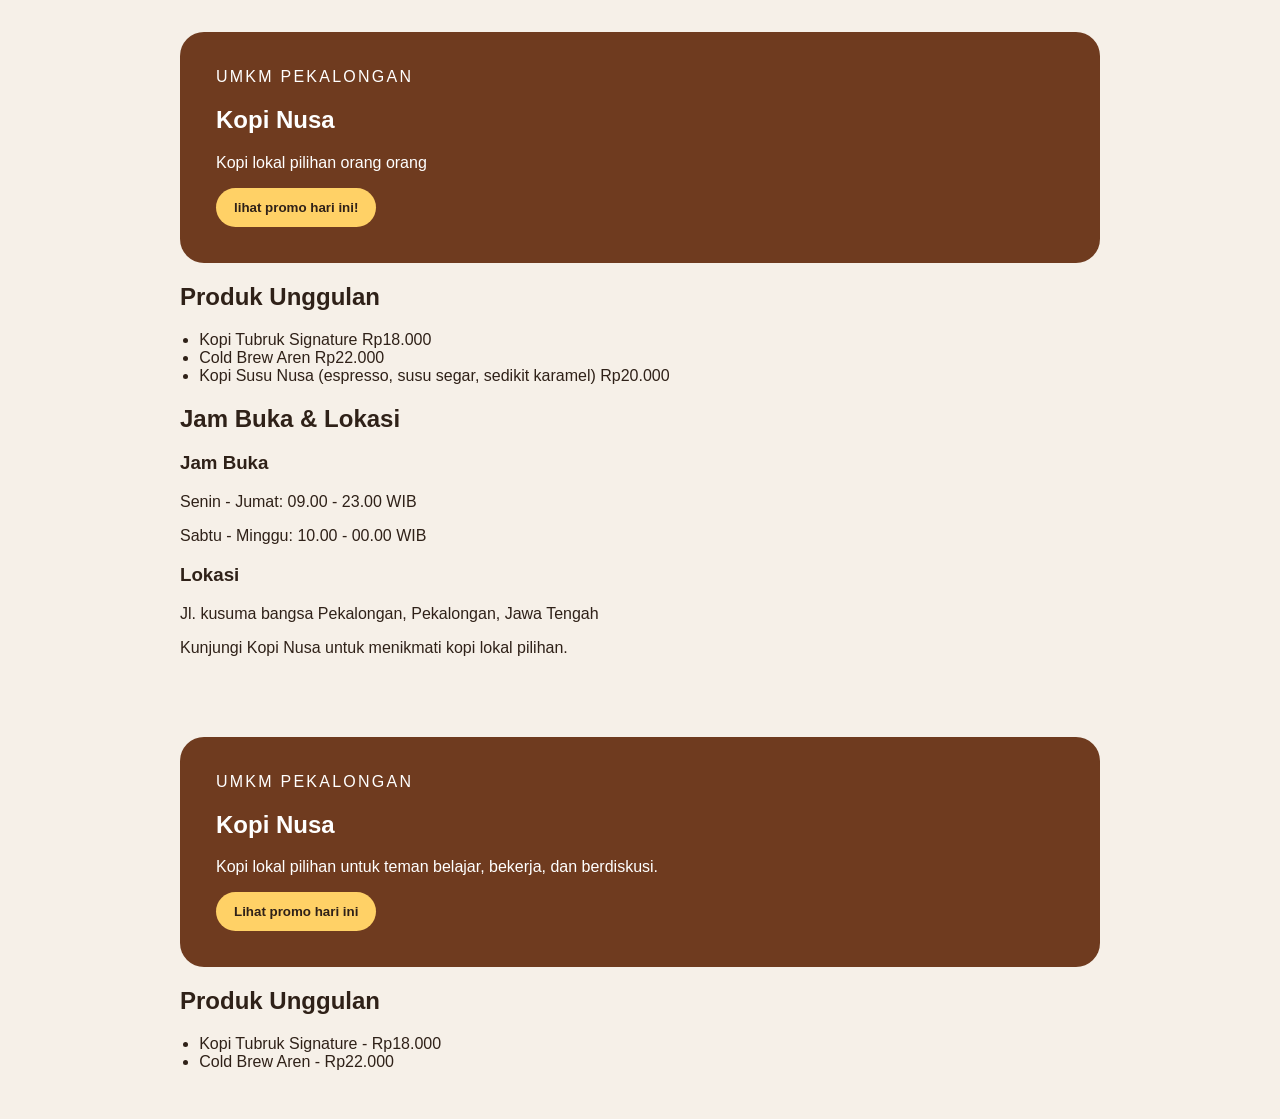
==== website-umkm/index.html @ d17d6612 "Revert "Update index.html" This reverts commit 02b97576cbdfc5488359e9075c24562a7568d31a." ====
<!doctype html>
<html lang="id">
    <head>
        <meta charset="UTF-8">
        <meta name="viewport" content="width=device-width, initial-scale=1">
        <title>Kopi Nusa - Website UMKM</title>
        <link rel="stylesheet" href="css/style.css">
     </head>
    
    <body>
        <main class="page">
            <section class="hero">
                <p class="eyebrow">umkm Pekalongan</p>
                <h1 >Kopi Nusa</h1>
                <p>Kopi lokal pilihan orang orang</p>
               <button class="promo-button" type="button">lihat promo hari ini!</button>
               <p class="promo-text">Promo beli 2 gratis 1</p>

            </section>

            <section aria-labelledby="produk-title">
                <h2 id="produk-title">Produk Unggulan</h2>
                <ul class="products">
                    <li>Kopi Tubruk Signature Rp18.000</li>
                    <li>Cold Brew Aren Rp22.000</li>
                    <li>Kopi Susu Nusa (espresso, susu segar, sedikit karamel) Rp20.000</li>

                </ul>
            </section>

            <section class="info-section" aria-labelledby="info-title">
                <h2 id="info-title">Jam Buka & Lokasi</h2>

                    <section class="info-container">
                    <section class="info-card">
                    <h3>Jam Buka</h3>
                    <p>Senin - Jumat: 09.00 - 23.00 WIB</p>
                    <p>Sabtu - Minggu: 10.00 - 00.00 WIB</p>
                </section>

                <section class="info-card">
                    <h3>Lokasi</h3>
                    <p>Jl. kusuma bangsa Pekalongan, Pekalongan, Jawa Tengah</p>
                     <p>Kunjungi Kopi Nusa untuk menikmati kopi lokal pilihan.</p>
                </section>
                
                </section>
            </section>
        </main>
        <script src="js/scrpit.js"></script>
    </body>

        <meta charset="utf-8" />
        <meta name="viewport" content="width=device-width,initial-scale=1" />
        <title>Kopi Nusa - Website UMKM</title>
        <link rel="stylesheet" href="css/style.css" />
</head>
<body>
    <main class="page">
      <section class="hero">
        <p class="eyebrow">UMKM Pekalongan</p>
        <h1>Kopi Nusa</h1>
        <p>Kopi lokal pilihan untuk teman belajar, bekerja, dan berdiskusi.</p>
        <button id="promoButton" type="button">Lihat promo hari ini</button>
      </section>

      <section aria-labelledby="produk-title">
        <h2 id="produk-title">Produk Unggulan</h2>
        <ul class="products">
          <li>Kopi Tubruk Signature - Rp18.000</li>
          <li>Cold Brew Aren - Rp22.000</li>
        </ul>
      </section>
    </main>
    <script src="js/script.js"></script>
  </body>
</html>
---- website-umkm/css/style.css ----
body {
    margin: 0;
    color: #2f2118;
    background: #f6f0e8;
    font-family: Arial, sans-serif;
}

.page {
    max-width: 920px;
    margin: 0 auto;
    padding: 32px 20px;
}

.hero {
    padding: 36px;
    color: white;
    background: #6f3b1f;
    border-radius: 24px;
}

.eyebrow {
    margin: 0 0 8px;
    letter-spacing: 0.14em;
    text-transform: uppercase;
}

.products {
    padding-left: 1.2rem;
}

button{
    padding: 12px 18px;
    color: #2f2118;
    font-weight: 700;
    cursor: pointer;
    background: #ffd166;
    border: 0;
    border-radius: 999px;

}
.promo-text {
    display: none;
    margin-top: 15px;
    padding: 15px 20px;
    background: #ffd166;
    color: #2f2118;
    border-radius: 12px;
    font-weight: bold;

}
---- website-umkm/css/style.css ----
body {
    margin: 0;
    color: #2f2118;
    background: #f6f0e8;
    font-family: Arial, sans-serif;
}

.page {
    max-width: 920px;
    margin: 0 auto;
    padding: 32px 20px;
}

.hero {
    padding: 36px;
    color: white;
    background: #6f3b1f;
    border-radius: 24px;
}

.eyebrow {
    margin: 0 0 8px;
    letter-spacing: 0.14em;
    text-transform: uppercase;
}

.products {
    padding-left: 1.2rem;
}

button{
    padding: 12px 18px;
    color: #2f2118;
    font-weight: 700;
    cursor: pointer;
    background: #ffd166;
    border: 0;
    border-radius: 999px;

}
.promo-text {
    display: none;
    margin-top: 15px;
    padding: 15px 20px;
    background: #ffd166;
    color: #2f2118;
    border-radius: 12px;
    font-weight: bold;

}
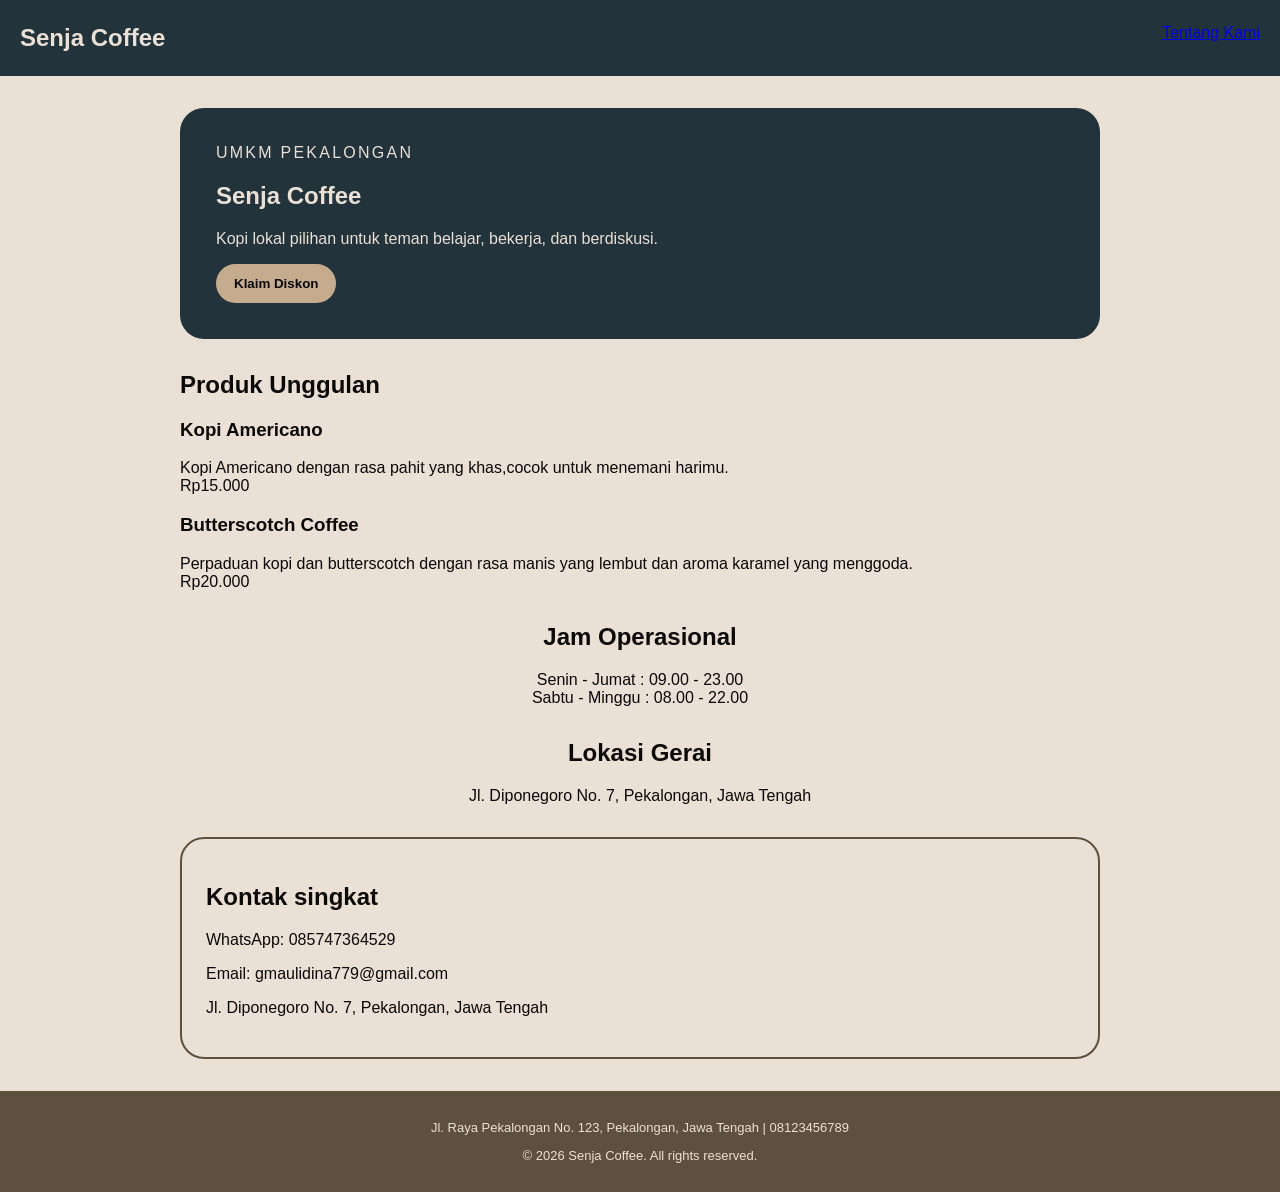
==== commit dad0ab1f: "feat: tambah semantic html dan navigasi dua halaman" ====
--- a/website-umkm/index.html
+++ b/website-umkm/index.html
@@ -1,77 +1,70 @@
 <!doctype html>
 <html lang="id">
-    <head>
-        <meta charset="UTF-8">
-        <meta name="viewport" content="width=device-width, initial-scale=1">
-        <title>Kopi Nusa - Website UMKM</title>
-        <link rel="stylesheet" href="css/style.css">
-     </head>
-    
-    <body>
-        <main class="page">
-            <section class="hero">
-                <p class="eyebrow">umkm Pekalongan</p>
-                <h1 >Kopi Nusa</h1>
-                <p>Kopi lokal pilihan orang orang</p>
-               <button class="promo-button" type="button">lihat promo hari ini!</button>
-               <p class="promo-text">Promo beli 2 gratis 1</p>
 
-            </section>
+<head>
+  <meta charset="utf-8" />
+  <meta name="viewport" content="width=device-width, initial-scale=1" />
+  <title>Senja Coffee - Website UMKM</title>
+  <link rel="stylesheet" href="css/style.css" />
+</head>
 
-            <section aria-labelledby="produk-title">
-                <h2 id="produk-title">Produk Unggulan</h2>
-                <ul class="products">
-                    <li>Kopi Tubruk Signature Rp18.000</li>
-                    <li>Cold Brew Aren Rp22.000</li>
-                    <li>Kopi Susu Nusa (espresso, susu segar, sedikit karamel) Rp20.000</li>
+<body>
+  <a class="skip-link" href="#konten">Lewati ke konten utama</a>
+  <header class="site-header">
+    <h1 class="site-title">Senja Coffee</h1>
+    <nav class="site-navigation" aria-label="Main Navigation">
+      <a href="tentang.html">Tentang Kami</a>
+    </nav>
+  </header>
 
-                </ul>
-            </section>
+  <main class="page" id="konten">
+    <section class="hero">
+      <p class="eyebrow">UMKM Pekalongan</p>
+      <h1>Senja Coffee</h1>
+      <p>Kopi lokal pilihan untuk teman belajar, bekerja, dan berdiskusi.</p>
+      <button id="promoButton" type="button">Klaim Diskon</button>
+    </section>
 
-            <section class="info-section" aria-labelledby="info-title">
-                <h2 id="info-title">Jam Buka & Lokasi</h2>
+    <section aria-labelledby="produk-title" class="products-section">
+      <h2 id="produk-title">Produk Unggulan</h2>
+      <div class="product-list">
+        <article class="product-card">
+          <h3>Kopi Americano</h3>
+          <p>Kopi Americano dengan rasa pahit yang khas,cocok untuk menemani harimu.</p>
+          <p class="price">Rp15.000</p>
+        </article>
+        <article class="product-card">
+          <h3>Butterscotch Coffee</h3>
+          <p>Perpaduan kopi dan butterscotch dengan rasa manis yang lembut dan aroma karamel yang menggoda.</p>
+          <p class="price">Rp20.000</p>
+        </article>
+      </div>
+    </section>
 
-                    <section class="info-container">
-                    <section class="info-card">
-                    <h3>Jam Buka</h3>
-                    <p>Senin - Jumat: 09.00 - 23.00 WIB</p>
-                    <p>Sabtu - Minggu: 10.00 - 00.00 WIB</p>
-                </section>
+    <section aria-labelledby="operational-time" class="operational-hours">
+      <h2 id="operational-time">Jam Operasional</h2>
+      <p>Senin - Jumat : 09.00 - 23.00</p>
+      <p>Sabtu - Minggu : 08.00 - 22.00</p>
+    </section>
 
-                <section class="info-card">
-                    <h3>Lokasi</h3>
-                    <p>Jl. kusuma bangsa Pekalongan, Pekalongan, Jawa Tengah</p>
-                     <p>Kunjungi Kopi Nusa untuk menikmati kopi lokal pilihan.</p>
-                </section>
-                
-                </section>
-            </section>
-        </main>
-        <script src="js/scrpit.js"></script>
-    </body>
+    <section aria-labelledby="location" class="location-section">
+      <h2 id="location">Lokasi Gerai</h2>
+      <p>Jl. Diponegoro No. 7, Pekalongan, Jawa Tengah</p>
+    </section>
 
-        <meta charset="utf-8" />
-        <meta name="viewport" content="width=device-width,initial-scale=1" />
-        <title>Kopi Nusa - Website UMKM</title>
-        <link rel="stylesheet" href="css/style.css" />
-</head>
-<body>
-    <main class="page">
-      <section class="hero">
-        <p class="eyebrow">UMKM Pekalongan</p>
-        <h1>Kopi Nusa</h1>
-        <p>Kopi lokal pilihan untuk teman belajar, bekerja, dan berdiskusi.</p>
-        <button id="promoButton" type="button">Lihat promo hari ini</button>
-      </section>
+    <section aria-labelledby="contacts" class="contacts">
+      <h2>Kontak singkat</h2>
+      <p>WhatsApp: 085747364529</p>
+      <p>Email: gmaulidina779@gmail.com</p>
+      <p>Jl. Diponegoro No. 7, Pekalongan, Jawa Tengah</p>
+    </section>
 
-      <section aria-labelledby="produk-title">
-        <h2 id="produk-title">Produk Unggulan</h2>
-        <ul class="products">
-          <li>Kopi Tubruk Signature - Rp18.000</li>
-          <li>Cold Brew Aren - Rp22.000</li>
-        </ul>
-      </section>
-    </main>
-    <script src="js/script.js"></script>
-  </body>
+  </main>
+  <footer class="site-footer">
+    <p>Jl. Raya Pekalongan No. 123, Pekalongan, Jawa Tengah | 08123456789</p>
+    <p>&copy; 2026 Senja Coffee. All rights reserved.</p>
+  </footer>
+  <script src="js/script.js"></script>
+</body>
+
 </html>
--- a/website-umkm/css/style.css
+++ b/website-umkm/css/style.css
@@ -1,50 +1,123 @@
+:root {
+  --charcoal: #0a0908;
+  --slate: #22333b;
+  --ivory: #eae0d5;
+  --sand: #c6ac8f;
+  --brown: #5e503f;
+}
+
+.skip-link {
+  position: absolute;
+  left: -9999px;
+  padding: 8px 12px;
+  color: var(--ivory);
+  background: var(--charcoal);
+}
+
+.skip-link:focus {
+  top: 8px;
+  left: 8px;
+}
+
 body {
-    margin: 0;
-    color: #2f2118;
-    background: #f6f0e8;
-    font-family: Arial, sans-serif;
+  margin: 0;
+  color: var(--charcoal);
+  background: var(--ivory);
+  font-family: Arial, sans-serif;
+}
+
+.site-header {
+  padding: 24px 20px;
+  background: var(--slate);
+  display: flex;
+  justify-content: space-between;
+}
+
+.site-title {
+  margin: 0;
+  color: var(--ivory);
+  font-size: 24px;
+  font-weight: 700;
+}
+
+.profile-image {
+  width: 100%;
+  max-width: 400px;
+  height: auto;
+  border-radius: 12px;
+  margin-bottom: 16px;
 }
 
 .page {
-    max-width: 920px;
-    margin: 0 auto;
-    padding: 32px 20px;
+  max-width: 920px;
+  margin: 0 auto;
+  padding: 32px 20px;
 }
 
 .hero {
-    padding: 36px;
-    color: white;
-    background: #6f3b1f;
-    border-radius: 24px;
+  padding: 36px;
+  color: var(--ivory);
+  background: var(--slate);
+  border-radius: 24px;
 }
 
 .eyebrow {
-    margin: 0 0 8px;
-    letter-spacing: 0.14em;
-    text-transform: uppercase;
+  margin: 0 0 8px;
+  letter-spacing: 0.14em;
+  text-transform: uppercase;
 }
 
 .products {
-    padding-left: 1.2rem;
+  padding-left: 1.2rem;
 }
 
-button{
-    padding: 12px 18px;
-    color: #2f2118;
-    font-weight: 700;
-    cursor: pointer;
-    background: #ffd166;
-    border: 0;
-    border-radius: 999px;
+button {
+  padding: 12px 18px;
+  color: var(--charcoal);
+  font-weight: 700;
+  cursor: pointer;
+  background: var(--sand);
+  border: 0;
+  border-radius: 999px;
+}
 
+.products-section {
+  margin-top: 32px;
 }
-.promo-text {
-    display: none;
-    margin-top: 15px;
-    padding: 15px 20px;
-    background: #ffd166;
-    color: #2f2118;
-    border-radius: 12px;
-    font-weight: bold;
 
+.products-section p {
+  margin: 0;
+}
+
+.operational-hours {
+  margin-top: 32px;
+  text-align: center;
+}
+
+.operational-hours p {
+  margin: 0;
+}
+
+.location-section {
+  margin: 32px;
+  text-align: center;
+}
+
+.location-section p {
+  margin: 0;
+}
+
+.contacts {
+  background-color: var(--ivory);
+  border: 2px solid var(--brown);
+  border-radius: 24px;
+  padding: 24px;
+}
+
+.site-footer {
+  font-size: small;
+  padding: 16px;
+  background: var(--brown);
+  color: var(--ivory);
+  text-align: center;
 }
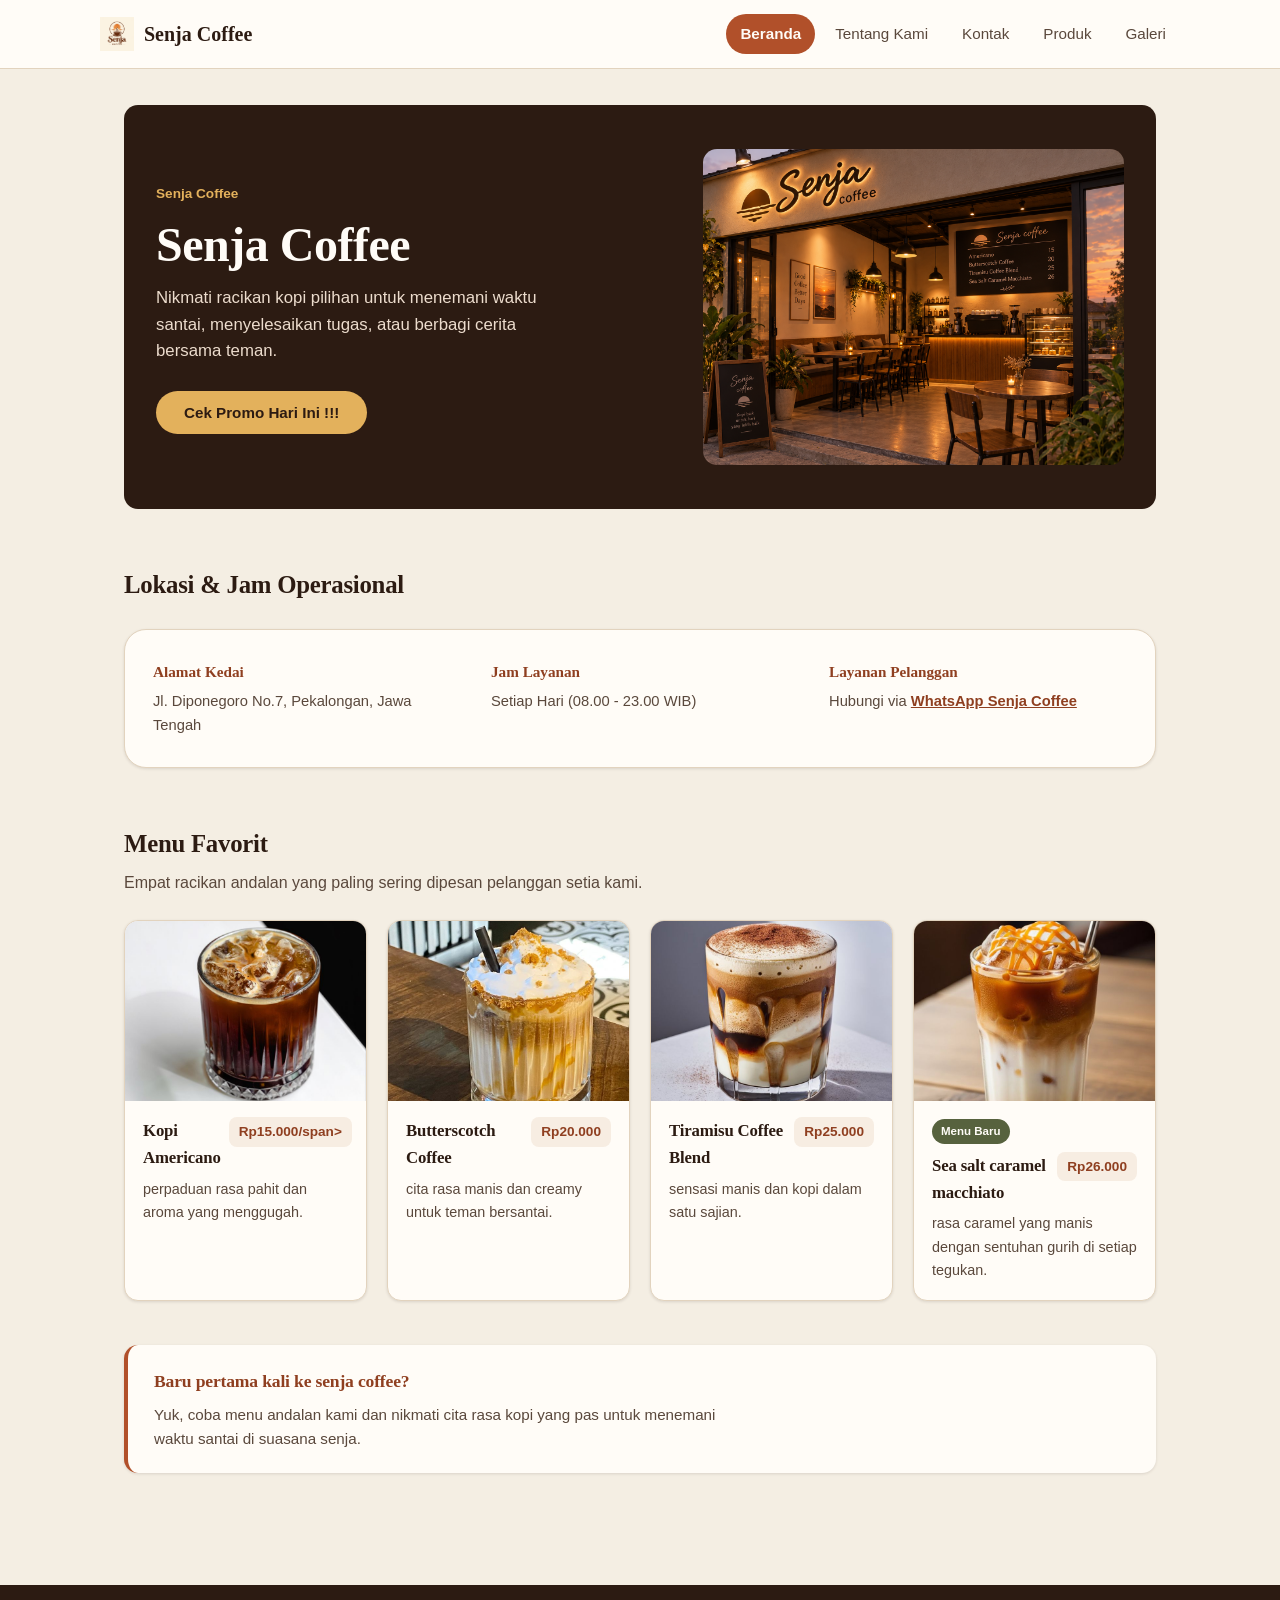
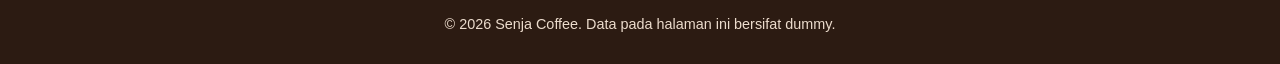
==== commit 3d30eaba: "feat: media dan katalog" ====
--- a/website-umkm/index.html
+++ b/website-umkm/index.html
@@ -1,70 +1,135 @@
-<!doctype html>
+<!DOCTYPE html>
 <html lang="id">
 
 <head>
-  <meta charset="utf-8" />
-  <meta name="viewport" content="width=device-width, initial-scale=1" />
-  <title>Senja Coffee - Website UMKM</title>
-  <link rel="stylesheet" href="css/style.css" />
+    <meta charset="UTF-8">
+    <meta name="viewport" content="width=device-width, initial-scale=1.0">
+    <title>Senja Coffee- Teman Nyantai & Nongkrong</title>
+    <link rel="stylesheet" href="css/style.css" />
 </head>
 
 <body>
-  <a class="skip-link" href="#konten">Lewati ke konten utama</a>
-  <header class="site-header">
-    <h1 class="site-title">Senja Coffee</h1>
-    <nav class="site-navigation" aria-label="Main Navigation">
-      <a href="tentang.html">Tentang Kami</a>
-    </nav>
-  </header>
+    <a class="skip-link" href="#konten">Lewati ke konten utama</a>
+    <header class="site-header">
+        <nav class="nav" aria-label="Navigasi utama">
+            <a class="brand" href="index.html">
+                <img class="brand-mark" src="assets/images/logo_senja_coffee.png" alt="logo senja coffee" width="34" height="34">
+                Senja Coffee
+            </a>
+            <ul class="nav-list">
+                <li><a class="active" aria-current="page" href="index.html">Beranda</a></li>
+                <li><a href="tentang.html">Tentang Kami</a></li>
+                <li><a href="index.html#kontak">Kontak</a></li>
+                <li><a href="produk.html">Produk</a></li>
+                <li><a href="galeri.html">Galeri</a></li>
+            </ul>
+        </nav>
+    </header>
 
-  <main class="page" id="konten">
-    <section class="hero">
-      <p class="eyebrow">UMKM Pekalongan</p>
-      <h1>Senja Coffee</h1>
-      <p>Kopi lokal pilihan untuk teman belajar, bekerja, dan berdiskusi.</p>
-      <button id="promoButton" type="button">Klaim Diskon</button>
-    </section>
+    <main id="konten" class="page">
+        <!-- Hero Section -->
+        <section class="hero">
+            <div class="hero-copy">
+                <span class="eyebrow">Senja Coffee </span>
+                <h1>Senja Coffee</h1>
+                <p class="hero-desc">Nikmati racikan kopi pilihan untuk menemani waktu santai, menyelesaikan tugas, atau berbagi cerita bersama teman.</p>
+                <div class="hero-action">
+                    <button id="promoButton" type="button" aria-pressed="false">Cek Promo Hari Ini !!!</button>
+                </div>
+            </div>
+            <img src="assets/images/suasana_senja.png" alt="Suasana Depan Kedai Senja Coffee" class="hero-img" />
+        </section>
 
-    <section aria-labelledby="produk-title" class="products-section">
-      <h2 id="produk-title">Produk Unggulan</h2>
-      <div class="product-list">
-        <article class="product-card">
-          <h3>Kopi Americano</h3>
-          <p>Kopi Americano dengan rasa pahit yang khas,cocok untuk menemani harimu.</p>
-          <p class="price">Rp15.000</p>
-        </article>
-        <article class="product-card">
-          <h3>Butterscotch Coffee</h3>
-          <p>Perpaduan kopi dan butterscotch dengan rasa manis yang lembut dan aroma karamel yang menggoda.</p>
-          <p class="price">Rp20.000</p>
-        </article>
-      </div>
-    </section>
+        <section id="kontak" class="section" aria-labelledby="kontak-title">
+            <div class="section-head">
+                <h2 id="kontak-title">Lokasi & Jam Operasional</h2>
+            </div>
+            <div class="contact-card">
+                <div class="contact-item">
+                    <strong>Alamat Kedai</strong>
+                    <p>Jl. Diponegoro No.7, Pekalongan, Jawa Tengah</p>
+                </div>
+                <div class="contact-item">
+                    <strong>Jam Layanan</strong>
+                    <p>Setiap Hari (08.00 - 23.00 WIB)</p>
+                </div>
+                <div class="contact-item">
+                    <strong>Layanan Pelanggan</strong>
+                    <p>Hubungi via <a href="https://wa.me/6285747364529" target="_blank"
+                            rel="noopener noreferrer">WhatsApp Senja Coffee</a></p>
+                </div>
+            </div>
+        </section>
 
-    <section aria-labelledby="operational-time" class="operational-hours">
-      <h2 id="operational-time">Jam Operasional</h2>
-      <p>Senin - Jumat : 09.00 - 23.00</p>
-      <p>Sabtu - Minggu : 08.00 - 22.00</p>
-    </section>
+        <section class="section" aria-labelledby="produk-title">
+            <div class="section-head">
+                <h2 id="produk-title">Menu Favorit</h2>
+                <p>Empat racikan andalan yang paling sering dipesan pelanggan setia kami.</p>
+            </div>
 
-    <section aria-labelledby="location" class="location-section">
-      <h2 id="location">Lokasi Gerai</h2>
-      <p>Jl. Diponegoro No. 7, Pekalongan, Jawa Tengah</p>
-    </section>
+            <div class="products">
+                <figure class="product-card">
+                    <img src="assets/images/kopi_americano.jpg" alt="Kopi Saji Signature disajikan dalam gelas"
+                        class="product-img">
+                    <figcaption>
+                        <div class="product-header">
+                            <h3>Kopi Americano</h3>
+                            <span class="price">Rp15.000/span>
+                        </div>
+                        <p>perpaduan rasa pahit dan aroma yang menggugah.</p>
+                    </figcaption>
+                </figure>
 
-    <section aria-labelledby="contacts" class="contacts">
-      <h2>Kontak singkat</h2>
-      <p>WhatsApp: 085747364529</p>
-      <p>Email: gmaulidina779@gmail.com</p>
-      <p>Jl. Diponegoro No. 7, Pekalongan, Jawa Tengah</p>
-    </section>
+                <figure class="product-card">
+                    <img src="assets/images/butterscotch_coffee.jpg" alt="Cold Brew Aren dengan es dalam gelas"
+                        class="product-img">
+                    <figcaption>
+                        <div class="product-header">
+                            <h3>Butterscotch Coffee</h3>
+                            <span class="price">Rp20.000</span>
+                        </div>
+                        <p>cita rasa manis dan creamy untuk teman bersantai.</p>
+                    </figcaption>
+                </figure>
 
-  </main>
-  <footer class="site-footer">
-    <p>Jl. Raya Pekalongan No. 123, Pekalongan, Jawa Tengah | 08123456789</p>
-    <p>&copy; 2026 Senja Coffee. All rights reserved.</p>
-  </footer>
-  <script src="js/script.js"></script>
+                <figure class="product-card">
+                    <img src="assets/images/tiramisu_coffee_blend.jpg" alt="Americano Peach dengan potongan buah peach"
+                        class="product-img">
+                    <figcaption>
+                        <div class="product-header">
+                            <h3>Tiramisu Coffee Blend</h3>
+                            <span class="price">Rp25.000</span>
+                        </div>
+                        <p>sensasi manis dan kopi dalam satu sajian.</p>
+                    </figcaption>
+                </figure>
+
+                <figure class="product-card">
+                    <img src="assets/images/sea_salt_caramel_macchiato.jpg"
+                        alt="Es Kopi Kelapa Muda dengan serutan kelapa di atasnya" class="product-img">
+                    <figcaption>
+                        <span class="new-badge">Menu Baru</span>
+                        <div class="product-header">
+                            <h3>Sea salt caramel macchiato</h3>
+                            <span class="price">Rp26.000</span>
+                        </div>
+                        <p>rasa caramel yang manis dengan sentuhan gurih di setiap tegukan.</p>
+                    </figcaption>
+                </figure>
+            </div>
+        </section>
+
+        <aside class="aside-note" aria-labelledby="aside-title">
+            <h2 id="aside-title">Baru pertama kali ke senja coffee?</h2>
+            <p>Yuk, coba menu andalan kami dan nikmati cita rasa kopi yang pas untuk menemani waktu santai di suasana senja.</p>
+        </aside>
+    </main>
+
+    <footer class="site-footer">
+        <p>&copy; 2026 Senja Coffee. Data pada halaman ini bersifat dummy.</p>
+    </footer>
+
+    <script src="js/script.js"></script>
 </body>
 
-</html>+</html>
--- a/website-umkm/css/style.css
+++ b/website-umkm/css/style.css
@@ -1,123 +1,653 @@
 :root {
-  --charcoal: #0a0908;
-  --slate: #22333b;
-  --ivory: #eae0d5;
-  --sand: #c6ac8f;
-  --brown: #5e503f;
-}
-
+    --ink: #2c1b12;
+    --ink-soft: #5a483c;
+    --cream: #f4eee3;
+    --paper: #fffcf7;
+    --line: #e2d3be;
+    --table-border: #b99b72;
+    --rust: #b1502a;
+    --rust-dark: #8f3f20;
+    --gold: #c98a2b;
+    --gold-light: #e3b15c;
+    --moss: #57623e;
+
+    --font-display: "Iowan Old Style", "Palatino Linotype", Georgia, "Times New Roman", serif;
+    --font-body: "Segoe UI", "Helvetica Neue", Arial, sans-serif;
+
+    --radius-lg: 22px;
+    --radius-md: 14px;
+    --radius-sm: 8px;
+    --shadow-card: 0 1px 3px rgba(44, 27, 18, 0.12);
+    --content-w: 1080px;
+}
+
+* {
+    box-sizing: border-box;
+}
+
+html {
+    scroll-behavior: smooth;
+}
+
+@media (prefers-reduced-motion: reduce) {
+    html {
+        scroll-behavior: auto;
+    }
+
+    * {
+        animation-duration: 0.01ms !important;
+        transition-duration: 0.01ms !important;
+    }
+}
+
+body {
+    margin: 0;
+    color: var(--ink);
+    background-color: var(--cream);
+    font-family: var(--font-body);
+    line-height: 1.6;
+}
+
+h1,
+h2,
+h3 {
+    font-family: var(--font-display);
+    color: var(--ink);
+    letter-spacing: -0.01em;
+}
+
+p {
+    max-width: 68ch;
+}
+
+a {
+    color: var(--rust-dark);
+}
+
+img {
+    max-width: 100%;
+    height: auto;
+    display: block;
+}
+
+.page {
+    max-width: var(--content-w);
+    margin: 0 auto;
+    padding: 36px 24px 64px;
+}
+
+/* Header & navigasi */
+#kontak {
+    scroll-margin-top: 90px;
+}
+
+.site-header {
+    padding: 14px 24px;
+    background: var(--paper);
+    border-bottom: 1px solid var(--line);
+    position: sticky;
+    top: 0;
+    z-index: 20;
+}
+
+.nav {
+    max-width: var(--content-w);
+    margin: 0 auto;
+    display: flex;
+    align-items: center;
+    justify-content: space-between;
+    gap: 16px;
+    flex-wrap: wrap;
+}
+
+.brand {
+    display: inline-flex;
+    align-items: center;
+    gap: 10px;
+    color: var(--ink);
+    font-family: var(--font-display);
+    font-weight: 700;
+    font-size: 1.25rem;
+    text-decoration: none;
+}
+
+.brand-mark {
+    width: 34px;
+    height: 34px;
+    flex-shrink: 0;
+}
+
+.nav-toggle {
+    display: none;
+}
+
+.nav-list {
+    display: flex;
+    padding: 0;
+    margin: 0;
+    list-style: none;
+    gap: 6px;
+    flex-wrap: wrap;
+}
+
+.nav-list a {
+    display: inline-block;
+    padding: 8px 14px;
+    border-radius: 999px;
+    color: var(--ink-soft);
+    text-decoration: none;
+    font-size: 0.95rem;
+}
+
+.nav-list a:hover {
+    background: var(--cream);
+    color: var(--ink);
+}
+
+.nav-list a.active,
+.nav-list a[aria-current="page"] {
+    font-weight: 700;
+    color: var(--paper);
+    background: var(--rust);
+}
+
+@media (max-width: 640px) {
+    .nav-list {
+        width: 100%;
+        justify-content: flex-start;
+        gap: 4px;
+    }
+
+    .nav-list a {
+        padding: 8px 10px;
+        font-size: 0.88rem;
+    }
+}
+
+/*Hero*/
+.hero {
+    padding: 44px 32px;
+    color: var(--paper);
+    background: var(--ink);
+    border-radius: var(--radius-md);
+    display: grid;
+    grid-template-columns: 1.1fr 0.9fr;
+    align-items: center;
+    gap: 32px;
+}
+
+.eyebrow {
+    display: inline-block;
+    font-size: 0.85rem;
+    font-weight: 600;
+    color: var(--gold-light);
+    margin-bottom: 14px;
+}
+
+.hero h1 {
+    margin: 0 0 14px 0;
+    color: var(--paper);
+    font-size: clamp(2.1rem, 4vw, 3rem);
+    line-height: 1.08;
+}
+
+.hero-desc {
+    margin: 0 0 26px 0;
+    max-width: 42ch;
+    font-size: 1.05rem;
+    color: #ecdccd;
+}
+
+.hero-action {
+    margin: 0;
+}
+
+button,
+.btn {
+    padding: 13px 28px;
+    color: var(--ink);
+    font-weight: 700;
+    font-size: 0.95rem;
+    font-family: var(--font-body);
+    cursor: pointer;
+    background-color: var(--gold-light);
+    border: none;
+    border-radius: 999px;
+    transition: background-color 0.2s, transform 0.1s;
+}
+
+button:hover,
+.btn:hover {
+    background-color: var(--gold);
+}
+
+button:active,
+.btn:active {
+    transform: scale(0.98);
+}
+
+.hero-img {
+    width: 100%;
+    aspect-ratio: 4 / 3;
+    object-fit: cover;
+    border-radius: var(--radius-md);
+}
+
+@media (max-width: 720px) {
+    .hero {
+        grid-template-columns: 1fr;
+        padding: 40px 22px;
+        text-align: left;
+    }
+}
+
+/*Section*/
+.section {
+    margin-top: 56px;
+}
+
+.section-head {
+    margin-bottom: 24px;
+    max-width: 62ch;
+}
+
+.section-head h2 {
+    font-size: 1.55rem;
+    margin: 0 0 6px 0;
+}
+
+.section-head p {
+    margin: 0;
+    color: var(--ink-soft);
+}
+
+/*Kontak*/
+.contact-card {
+    background: var(--paper);
+    border: 1px solid var(--line);
+    border-radius: var(--radius-lg);
+    padding: 8px;
+    box-shadow: var(--shadow-card);
+    display: grid;
+    grid-template-columns: repeat(3, 1fr);
+}
+
+.contact-item {
+    padding: 22px 20px;
+}
+
+.contact-item strong {
+    display: block;
+    color: var(--rust-dark);
+    margin-bottom: 6px;
+    font-size: 0.95rem;
+    font-family: var(--font-display);
+}
+
+.contact-item p {
+    margin: 0;
+    font-size: 0.92rem;
+    color: var(--ink-soft);
+}
+
+.contact-item a {
+    color: var(--rust-dark);
+    font-weight: 700;
+    text-decoration: underline;
+}
+
+.contact-item a:hover {
+    color: var(--ink);
+}
+
+@media (max-width: 700px) {
+    .contact-card {
+        grid-template-columns: 1fr;
+    }
+}
+
+/*Product cards*/
+.products {
+    display: grid;
+    grid-template-columns: repeat(auto-fit, minmax(220px, 1fr));
+    gap: 20px;
+}
+
+.product-card {
+    background: var(--paper);
+    border: 1px solid var(--line);
+    border-radius: var(--radius-md);
+    overflow: hidden;
+    box-shadow: var(--shadow-card);
+    margin: 0;
+}
+
+.product-card img {
+    width: 100%;
+    aspect-ratio: 4 / 3;
+    object-fit: cover;
+}
+
+.product-card figcaption {
+    padding: 16px 18px 18px;
+}
+
+.product-header {
+    display: flex;
+    align-items: baseline;
+    justify-content: space-between;
+    gap: 8px;
+    margin-bottom: 6px;
+}
+
+.product-header h3 {
+    margin: 0;
+    font-size: 1.05rem;
+}
+
+.price {
+    flex-shrink: 0;
+    font-weight: 700;
+    font-family: var(--font-body);
+    color: var(--rust-dark);
+    background-color: #f7ede2;
+    padding: 4px 10px;
+    border-radius: var(--radius-sm);
+    font-size: 0.85rem;
+    white-space: nowrap;
+}
+
+.product-card p {
+    margin: 0;
+    font-size: 0.9rem;
+    color: var(--ink-soft);
+}
+
+.new-badge {
+    display: inline-block;
+    font-size: 0.72rem;
+    font-weight: 700;
+    color: var(--paper);
+    background: var(--moss);
+    padding: 3px 9px;
+    border-radius: 999px;
+    margin-bottom: 8px;
+}
+
+/*Aside*/
+.aside-note {
+    margin-top: 44px;
+    background: var(--paper);
+    border-left: 4px solid var(--rust);
+    border-radius: var(--radius-md);
+    padding: 22px 26px;
+    box-shadow: var(--shadow-card);
+}
+
+.aside-note h2 {
+    margin: 0 0 8px 0;
+    font-size: 1.1rem;
+    color: var(--rust-dark);
+}
+
+.aside-note p {
+    margin: 0;
+    font-size: 0.95rem;
+    color: var(--ink-soft);
+}
+
+/*Hero card (Tentang / Produk / Galeri)*/
+.about-hero {
+    background: var(--ink);
+    border: 1px solid var(--line);
+    border-radius: var(--radius-md);
+    padding: 40px 28px;
+    display: grid;
+    grid-template-columns: 1fr 1fr;
+    gap: 32px;
+    align-items: center;
+    box-shadow: var(--shadow-card);
+}
+
+.about-hero .eyebrow {
+    color: var(--gold-light);
+}
+
+.about-hero h1 {
+    margin: 0 0 14px 0;
+    font-size: clamp(1.9rem, 3.4vw, 2.4rem);
+    color: var(--paper);
+}
+
+.about-desc {
+    margin: 0;
+    color: #ecdccd;
+    font-size: 1.02rem;
+    line-height: 1.75;
+}
+
+.about-img {
+    width: 100%;
+    aspect-ratio: 4 / 3;
+    object-fit: cover;
+    border-radius: var(--radius-md);
+}
+
+@media (max-width: 720px) {
+    .about-hero {
+        grid-template-columns: 1fr;
+        padding: 32px 22px;
+    }
+}
+
+.values-grid {
+    display: grid;
+    grid-template-columns: repeat(auto-fit, minmax(230px, 1fr));
+    gap: 20px;
+}
+
+.value-item {
+    background: var(--paper);
+    border: 1px solid var(--line);
+    border-radius: var(--radius-md);
+    padding: 26px 22px;
+    box-shadow: var(--shadow-card);
+}
+
+.value-icon {
+    width: 40px;
+    height: 40px;
+    color: var(--rust);
+    margin-bottom: 14px;
+}
+
+.value-item h3 {
+    margin: 0 0 8px 0;
+    font-size: 1.08rem;
+}
+
+.value-item p {
+    margin: 0;
+    font-size: 0.92rem;
+    color: var(--ink-soft);
+    line-height: 1.55;
+}
+
+/*Produk — kategori & tabel*/
+.intro-lede {
+    font-size: 1.05rem;
+    color: var(--ink-soft);
+    max-width: 62ch;
+}
+
+.category-list {
+    display: grid;
+    grid-template-columns: repeat(auto-fit, minmax(200px, 1fr));
+    gap: 14px;
+    padding: 0;
+    margin: 0 0 8px 0;
+    list-style: none;
+}
+
+.category-list li {
+    background: var(--paper);
+    border: 1px solid var(--line);
+    border-radius: var(--radius-sm);
+    padding: 14px 16px;
+    font-size: 0.92rem;
+    color: var(--ink-soft);
+}
+
+.price-table-wrap {
+    background: var(--paper);
+    border: 1px solid var(--table-border);
+    border-radius: var(--radius-md);
+    overflow: hidden;
+    overflow-x: auto;
+}
+
+table {
+    width: 100%;
+    border-collapse: collapse;
+    min-width: 480px;
+}
+
+caption {
+    text-align: left;
+    font-weight: 700;
+    padding: 16px 18px 4px;
+    font-family: var(--font-display);
+    color: var(--ink);
+}
+
+thead th {
+    text-align: left;
+    font-size: 0.82rem;
+    letter-spacing: 0.02em;
+    color: var(--paper);
+    background: var(--rust-dark);
+    padding: 12px 18px;
+    border-bottom: 2px solid var(--ink);
+}
+
+tbody th,
+tbody td {
+    padding: 12px 18px;
+    border-bottom: 1px solid var(--table-border);
+    font-size: 0.94rem;
+}
+
+tbody th {
+    text-align: left;
+    font-weight: 600;
+    color: var(--ink);
+}
+
+tbody td.price-cell {
+    color: var(--rust-dark);
+    font-weight: 700;
+    white-space: nowrap;
+}
+
+tbody tr:nth-child(even) {
+    background: var(--cream);
+}
+
+tbody tr:last-child th,
+tbody tr:last-child td {
+    border-bottom: none;
+}
+
+/*Galeri*/
+.gallery-grid {
+    display: grid;
+    grid-template-columns: repeat(auto-fit, minmax(240px, 1fr));
+    gap: 20px;
+}
+
+.media-card {
+    margin: 0;
+    background: var(--paper);
+    border: 1px solid var(--line);
+    border-radius: var(--radius-md);
+    overflow: hidden;
+    box-shadow: var(--shadow-card);
+}
+
+.media-card img {
+    width: 100%;
+    aspect-ratio: 4 / 3;
+    object-fit: cover;
+}
+
+.media-card figcaption {
+    padding: 14px 16px;
+    font-size: 0.88rem;
+    color: var(--ink-soft);
+}
+
+.video-wrap {
+    background: var(--paper);
+    border: 1px solid var(--line);
+    border-radius: var(--radius-md);
+    padding: 18px;
+    box-shadow: var(--shadow-card);
+}
+
+.video-wrap video {
+    width: 100%;
+    aspect-ratio: 4 / 3;
+    border-radius: var(--radius-sm);
+    background: var(--ink);
+}
+
+.video-caption {
+    margin: 12px 4px 0;
+    font-size: 0.88rem;
+    color: var(--ink-soft);
+}
+
+.audio-caption {
+    margin: 0 4px 12px;
+}
+
+.audio-player {
+    width: 100%;
+}
+
+/*Asebilitas dan footer*/
 .skip-link {
-  position: absolute;
-  left: -9999px;
-  padding: 8px 12px;
-  color: var(--ivory);
-  background: var(--charcoal);
+    position: absolute;
+    left: -9999px;
+    padding: 8px 12px;
+    color: var(--paper);
+    background: var(--ink);
+    border-radius: var(--radius-sm);
+    z-index: 30;
 }
 
 .skip-link:focus {
-  top: 8px;
-  left: 8px;
-}
-
-body {
-  margin: 0;
-  color: var(--charcoal);
-  background: var(--ivory);
-  font-family: Arial, sans-serif;
-}
-
-.site-header {
-  padding: 24px 20px;
-  background: var(--slate);
-  display: flex;
-  justify-content: space-between;
-}
-
-.site-title {
-  margin: 0;
-  color: var(--ivory);
-  font-size: 24px;
-  font-weight: 700;
-}
-
-.profile-image {
-  width: 100%;
-  max-width: 400px;
-  height: auto;
-  border-radius: 12px;
-  margin-bottom: 16px;
-}
-
-.page {
-  max-width: 920px;
-  margin: 0 auto;
-  padding: 32px 20px;
-}
-
-.hero {
-  padding: 36px;
-  color: var(--ivory);
-  background: var(--slate);
-  border-radius: 24px;
-}
-
-.eyebrow {
-  margin: 0 0 8px;
-  letter-spacing: 0.14em;
-  text-transform: uppercase;
-}
-
-.products {
-  padding-left: 1.2rem;
-}
-
-button {
-  padding: 12px 18px;
-  color: var(--charcoal);
-  font-weight: 700;
-  cursor: pointer;
-  background: var(--sand);
-  border: 0;
-  border-radius: 999px;
-}
-
-.products-section {
-  margin-top: 32px;
-}
-
-.products-section p {
-  margin: 0;
-}
-
-.operational-hours {
-  margin-top: 32px;
-  text-align: center;
-}
-
-.operational-hours p {
-  margin: 0;
-}
-
-.location-section {
-  margin: 32px;
-  text-align: center;
-}
-
-.location-section p {
-  margin: 0;
-}
-
-.contacts {
-  background-color: var(--ivory);
-  border: 2px solid var(--brown);
-  border-radius: 24px;
-  padding: 24px;
+    top: 8px;
+    left: 8px;
+}
+
+a:focus-visible,
+button:focus-visible,
+.nav-list a:focus-visible {
+    outline: 3px solid #2563eb;
+    outline-offset: 3px;
 }
 
 .site-footer {
-  font-size: small;
-  padding: 16px;
-  background: var(--brown);
-  color: var(--ivory);
-  text-align: center;
+    padding: 28px 24px;
+    color: #ecdccd;
+    text-align: center;
+    background: var(--ink);
+    margin-top: 48px;
+    font-size: 0.9rem;
+}
+
+.site-footer p {
+    margin: 0 auto;
+    max-width: var(--content-w);
 }
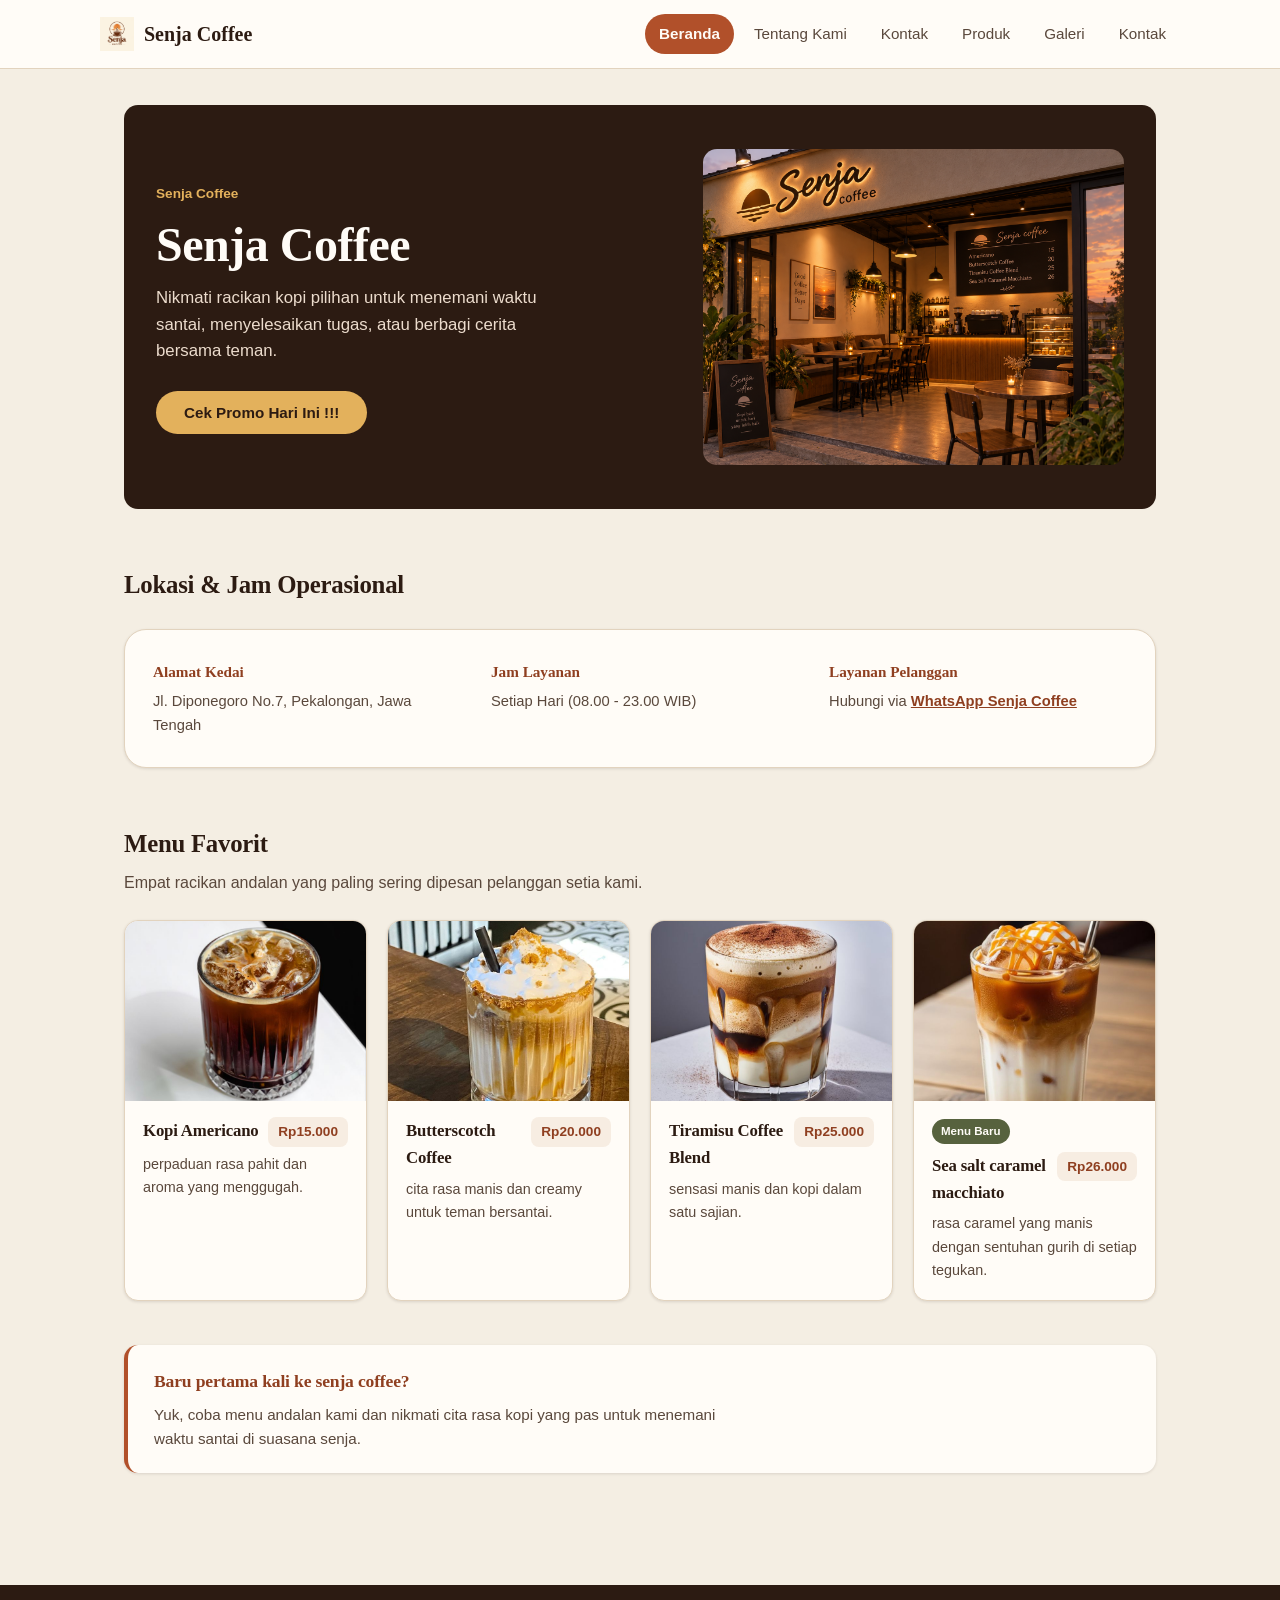
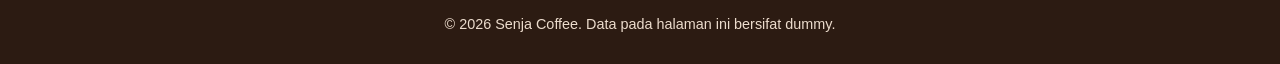
==== commit b7e76218: "feat: tambah form kontak aksesibel dan preview" ====
--- a/website-umkm/index.html
+++ b/website-umkm/index.html
@@ -22,6 +22,7 @@
                 <li><a href="index.html#kontak">Kontak</a></li>
                 <li><a href="produk.html">Produk</a></li>
                 <li><a href="galeri.html">Galeri</a></li>
+                <li><a href="kontak.html">Kontak</a></li>
             </ul>
         </nav>
     </header>
@@ -74,7 +75,7 @@
                     <figcaption>
                         <div class="product-header">
                             <h3>Kopi Americano</h3>
-                            <span class="price">Rp15.000/span>
+                            <span class="price">Rp15.000 </span>
                         </div>
                         <p>perpaduan rasa pahit dan aroma yang menggugah.</p>
                     </figcaption>
--- a/website-umkm/css/style.css
+++ b/website-umkm/css/style.css
@@ -76,7 +76,6 @@
     padding: 36px 24px 64px;
 }
 
-/* Header & navigasi */
 #kontak {
     scroll-margin-top: 90px;
 }
@@ -164,7 +163,6 @@
     }
 }
 
-/*Hero*/
 .hero {
     padding: 44px 32px;
     color: var(--paper);
@@ -241,7 +239,6 @@
     }
 }
 
-/*Section*/
 .section {
     margin-top: 56px;
 }
@@ -261,7 +258,6 @@
     color: var(--ink-soft);
 }
 
-/*Kontak*/
 .contact-card {
     background: var(--paper);
     border: 1px solid var(--line);
@@ -306,7 +302,6 @@
     }
 }
 
-/*Product cards*/
 .products {
     display: grid;
     grid-template-columns: repeat(auto-fit, minmax(220px, 1fr));
@@ -374,7 +369,6 @@
     margin-bottom: 8px;
 }
 
-/*Aside*/
 .aside-note {
     margin-top: 44px;
     background: var(--paper);
@@ -396,7 +390,6 @@
     color: var(--ink-soft);
 }
 
-/*Hero card (Tentang / Produk / Galeri)*/
 .about-hero {
     background: var(--ink);
     border: 1px solid var(--line);
@@ -473,7 +466,6 @@
     line-height: 1.55;
 }
 
-/*Produk — kategori & tabel*/
 .intro-lede {
     font-size: 1.05rem;
     color: var(--ink-soft);
@@ -558,7 +550,6 @@
     border-bottom: none;
 }
 
-/*Galeri*/
 .gallery-grid {
     display: grid;
     grid-template-columns: repeat(auto-fit, minmax(240px, 1fr));
@@ -615,7 +606,6 @@
     width: 100%;
 }
 
-/*Asebilitas dan footer*/
 .skip-link {
     position: absolute;
     left: -9999px;
@@ -633,6 +623,9 @@
 
 a:focus-visible,
 button:focus-visible,
+input:focus-visible,
+select:focus-visible,
+textarea:focus-visible,
 .nav-list a:focus-visible {
     outline: 3px solid #2563eb;
     outline-offset: 3px;
@@ -650,4 +643,181 @@
 .site-footer p {
     margin: 0 auto;
     max-width: var(--content-w);
+}
+
+.contact-layout {
+    display: grid;
+    grid-template-columns: 1.6fr 1fr;
+    gap: 28px;
+    align-items: start;
+}
+
+.form-card {
+    display: grid;
+    grid-template-columns: 1fr 1fr;
+    gap: 0 20px;
+    padding: 28px 24px;
+    background: var(--paper);
+    border: 1px solid var(--line);
+    border-radius: var(--radius-lg);
+    box-shadow: var(--shadow-card);
+}
+
+.form-note,
+.form-card fieldset,
+.field-full,
+.form-card > button {
+    grid-column: 1 / -1;
+}
+
+.form-note {
+    margin: 0 0 20px 0;
+    font-size: 0.92rem;
+    color: var(--ink-soft);
+}
+
+.field {
+    margin-bottom: 18px;
+}
+
+.field label {
+    display: block;
+    margin-bottom: 6px;
+    font-weight: 600;
+}
+
+input[type="text"],
+input[type="email"],
+input[type="tel"],
+select,
+textarea {
+    width: 100%;
+    padding: 10px 12px;
+    font: inherit;
+    color: var(--ink);
+    background: #ffffff;
+    border: 1px solid var(--table-border);
+    border-radius: var(--radius-sm);
+}
+
+textarea {
+    resize: vertical;
+}
+
+.help-text {
+    margin: 6px 0 0 0;
+    font-size: 0.85rem;
+    color: var(--ink-soft);
+}
+
+fieldset {
+    margin: 0 0 18px 0;
+    padding: 14px 16px 8px;
+    border: 1px solid var(--line);
+    border-radius: var(--radius-sm);
+}
+
+legend {
+    padding: 0 8px;
+    font-weight: 600;
+}
+
+.choice-group {
+    display: grid;
+    grid-template-columns: repeat(auto-fit, minmax(170px, 1fr));
+    gap: 10px 20px;
+}
+
+.choice {
+    display: flex;
+    align-items: center;
+    gap: 8px;
+    margin-bottom: 8px;
+}
+
+.choice input {
+    margin: 0;
+    flex-shrink: 0;
+}
+
+.form-card > button {
+    justify-self: start;
+}
+
+.contact-side {
+    display: flex;
+    flex-direction: column;
+    gap: 20px;
+}
+
+.side-card {
+    padding: 22px 20px;
+    background: var(--paper);
+    border: 1px solid var(--line);
+    border-radius: var(--radius-lg);
+    box-shadow: var(--shadow-card);
+}
+
+.side-card h3 {
+    margin: 0 0 14px 0;
+    font-size: 1.05rem;
+    color: var(--rust-dark);
+}
+
+.side-list {
+    margin: 0;
+}
+
+.side-item {
+    padding: 10px 0;
+    border-top: 1px solid var(--line);
+}
+
+.side-item:first-child {
+    border-top: none;
+    padding-top: 0;
+}
+
+.side-item dt {
+    font-size: 0.82rem;
+    font-weight: 600;
+    color: var(--ink-soft);
+}
+
+.side-item dd {
+    margin: 3px 0 0 0;
+    font-size: 0.94rem;
+}
+
+.side-item dd a {
+    color: var(--rust-dark);
+    font-weight: 700;
+}
+
+#preview-form {
+    margin: 0;
+    padding: 16px;
+    color: var(--ink);
+    font-size: 0.88rem;
+    white-space: pre-wrap;
+    overflow-wrap: anywhere;
+    background: var(--cream);
+    border: 1px solid var(--line);
+    border-radius: var(--radius-md);
+}
+
+@media (max-width: 900px) {
+    .contact-layout {
+        grid-template-columns: 1fr;
+    }
+}
+
+@media (max-width: 560px) {
+    .form-card {
+        grid-template-columns: 1fr;
+    }
+
+    .field {
+        grid-column: 1 / -1;
+    }
 }
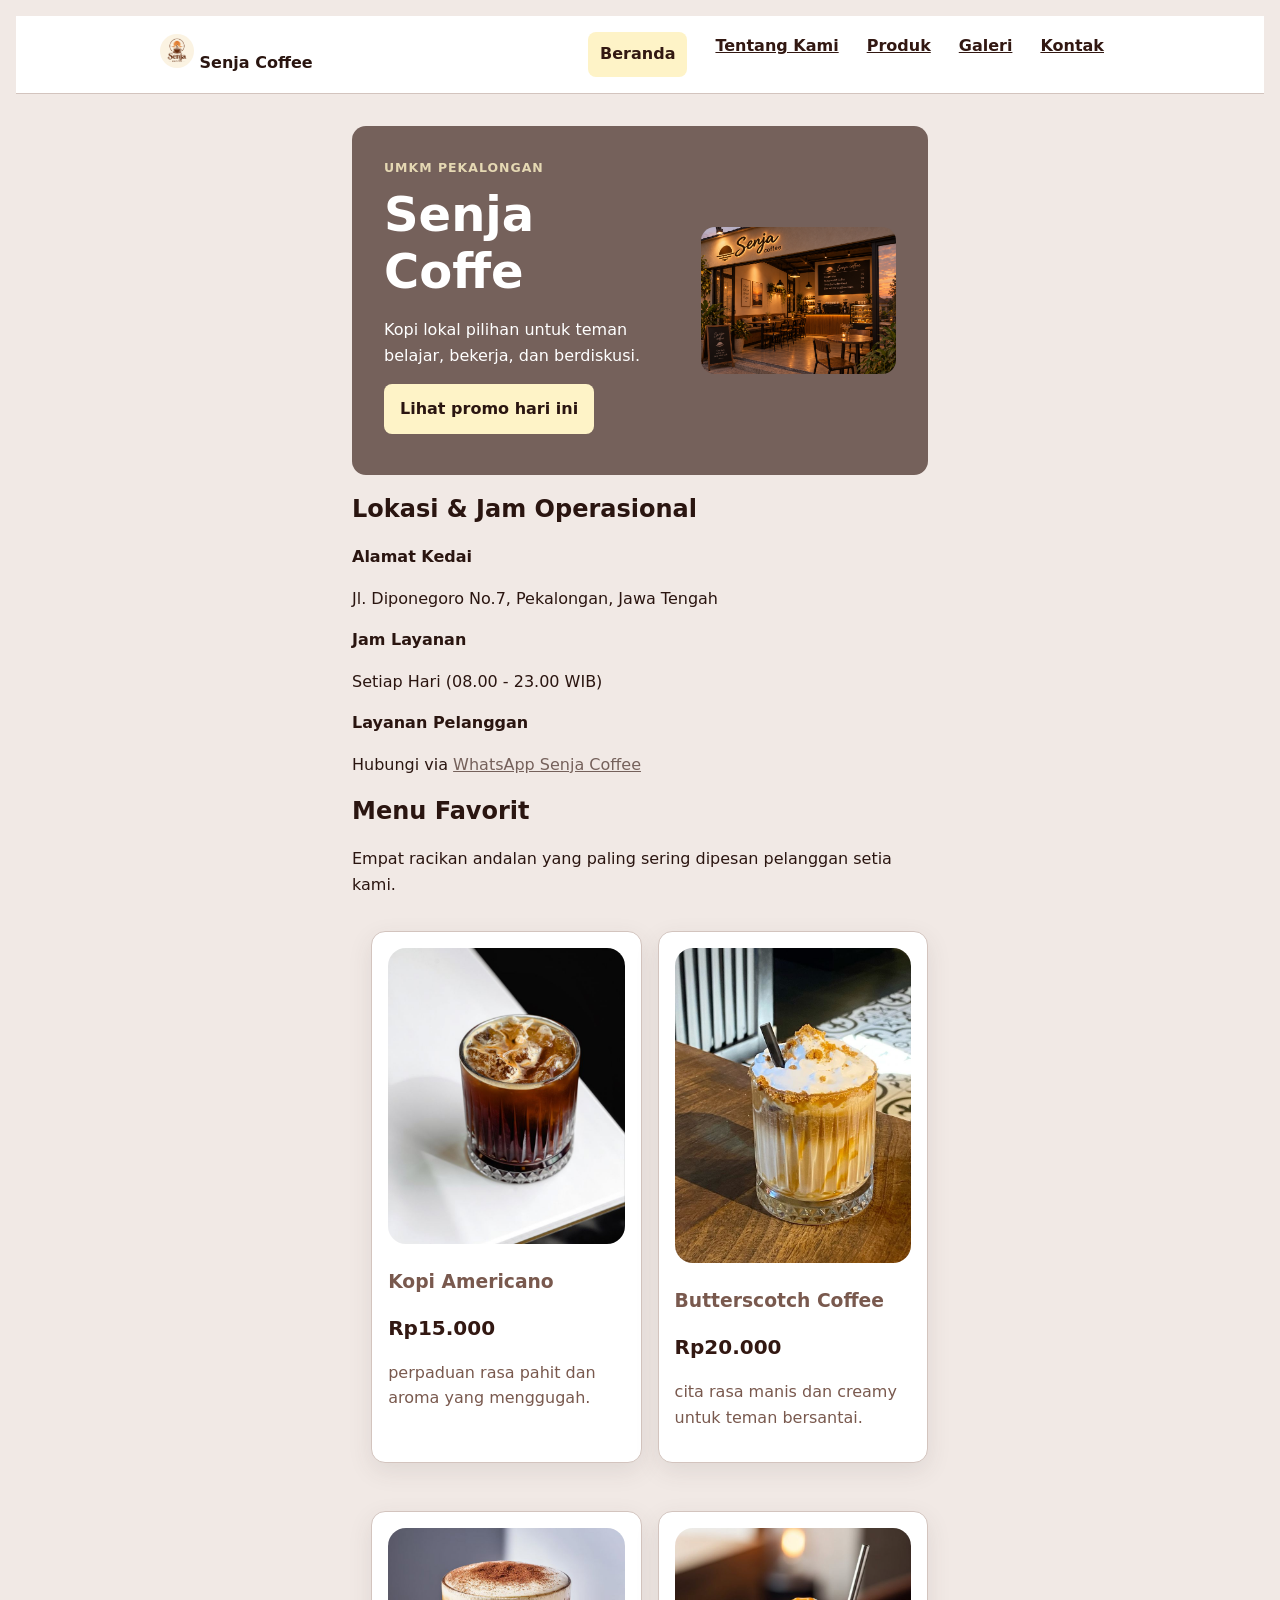
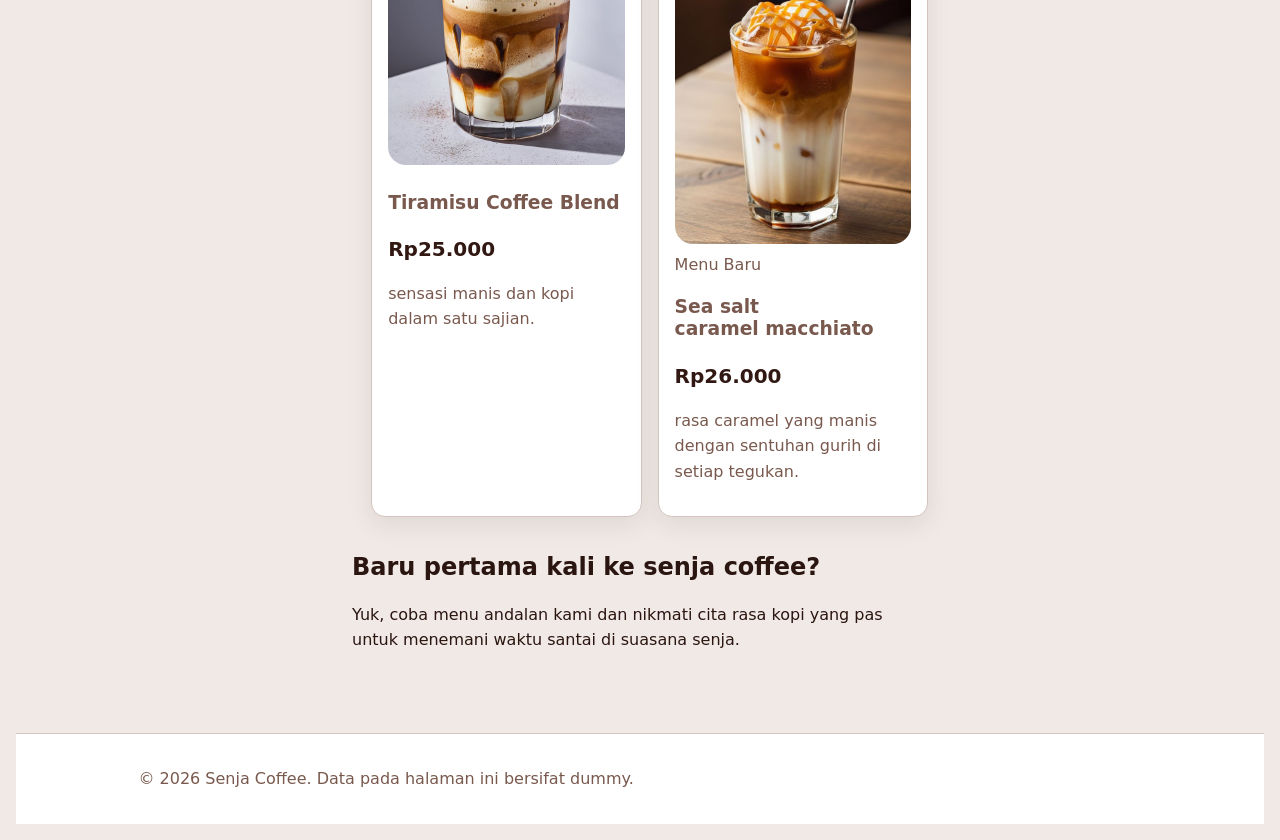
==== commit b1266e4d: "feat: bangun layout flexbox dan grid" ====
--- a/website-umkm/index.html
+++ b/website-umkm/index.html
@@ -19,7 +19,6 @@
             <ul class="nav-list">
                 <li><a class="active" aria-current="page" href="index.html">Beranda</a></li>
                 <li><a href="tentang.html">Tentang Kami</a></li>
-                <li><a href="index.html#kontak">Kontak</a></li>
                 <li><a href="produk.html">Produk</a></li>
                 <li><a href="galeri.html">Galeri</a></li>
                 <li><a href="kontak.html">Kontak</a></li>
@@ -29,16 +28,14 @@
 
     <main id="konten" class="page">
         <!-- Hero Section -->
-        <section class="hero">
-            <div class="hero-copy">
-                <span class="eyebrow">Senja Coffee </span>
-                <h1>Senja Coffee</h1>
-                <p class="hero-desc">Nikmati racikan kopi pilihan untuk menemani waktu santai, menyelesaikan tugas, atau berbagi cerita bersama teman.</p>
-                <div class="hero-action">
-                    <button id="promoButton" type="button" aria-pressed="false">Cek Promo Hari Ini !!!</button>
-                </div>
-            </div>
-            <img src="assets/images/suasana_senja.png" alt="Suasana Depan Kedai Senja Coffee" class="hero-img" />
+           <section class="hero" aria-labelledby="hero-title">
+           <div class="hero-content">
+           <p class="eyebrow">UMKM Pekalongan</p>
+              <h1 id="hero-title">Senja Coffe</h1>
+           <p>Kopi lokal pilihan untuk teman belajar, bekerja, dan berdiskusi.</p>
+        <button>Lihat promo hari ini</button>
+        </div>
+            <img class="hero-image" src="assets/images/suasana_senja.png" alt="Suasana Depan Kedai Senja Coffee" class="hero-img" />
         </section>
 
         <section id="kontak" class="section" aria-labelledby="kontak-title">
@@ -127,7 +124,7 @@
     </main>
 
     <footer class="site-footer">
-        <p>&copy; 2026 Senja Coffee. Data pada halaman ini bersifat dummy.</p>
+                <p>&copy; 2026 Senja Coffee. Data pada halaman ini bersifat dummy.</p>
     </footer>
 
     <script src="js/script.js"></script>
--- a/website-umkm/css/style.css
+++ b/website-umkm/css/style.css
@@ -1,823 +1,559 @@
 :root {
-    --ink: #2c1b12;
-    --ink-soft: #5a483c;
-    --cream: #f4eee3;
-    --paper: #fffcf7;
-    --line: #e2d3be;
-    --table-border: #b99b72;
-    --rust: #b1502a;
-    --rust-dark: #8f3f20;
-    --gold: #c98a2b;
-    --gold-light: #e3b15c;
-    --moss: #57623e;
-
-    --font-display: "Iowan Old Style", "Palatino Linotype", Georgia, "Times New Roman", serif;
-    --font-body: "Segoe UI", "Helvetica Neue", Arial, sans-serif;
-
-    --radius-lg: 22px;
-    --radius-md: 14px;
-    --radius-sm: 8px;
-    --shadow-card: 0 1px 3px rgba(44, 27, 18, 0.12);
-    --content-w: 1080px;
-}
-
-* {
-    box-sizing: border-box;
-}
-
-html {
-    scroll-behavior: smooth;
-}
-
-@media (prefers-reduced-motion: reduce) {
-    html {
-        scroll-behavior: auto;
-    }
-
-    * {
-        animation-duration: 0.01ms !important;
-        transition-duration: 0.01ms !important;
-    }
-}
+  --color-primary: #6B2D24;
+  --color-primary-strong: #321812;
+  --color-text: #2A1510;
+  --color-muted: #79594E;
+  --color-surface: #FBF1E7;
+  --color-surface-soft: #F3E4D8;
+  --color-border: #C5A18D;
+  --color-focus: #B8734D;
+  --space-1: 0.5rem;
+  --space-2: 0.75rem;
+  --space-3: 1rem;
+  --space-4: 1.5rem;
+  --space-5: 2rem;
+  --radius-sm: 0.5rem;
+  --radius-md: 0.875rem;
+  --shadow-card: 0 0.5rem 1.5rem rgb(64 57 54 / 0.1);
+}
+
+*,
+*::before,
+*::after {
+  box-sizing: border-box;
+}
+
+html { color-scheme: light; }
 
 body {
-    margin: 0;
-    color: var(--ink);
-    background-color: var(--cream);
-    font-family: var(--font-body);
-    line-height: 1.6;
-}
-
+  margin: 0;
+  color: var(--color-text);
+  background: var(--color-surface-soft);
+  font-family: system-ui, -apple-system, BlinkMacSystemFont, "Segoe UI", sans-serif;
+  font-size: 1rem;
+  line-height: 1.6;
+}
+
+.page {
+  max-width: 920px;
+  margin: 0 auto;
+  padding: 32px 20px;
+}
+
+.hero {
+  border-radius: 24px;
+  background: linear-gradient(135deg, #321812, #8A493C);
+  color: white;
+  padding: 36px;
+}
+
+.eyebrow {
+  margin: 0 0 8px;
+  text-transform: uppercase;
+  letter-spacing: 0.14em;
+  font-size: 0.78rem;
+  opacity: 0.8;
+}
+
+h1 {
+  margin: 0;
+  font-size: clamp(2.4rem, 8vw, 4rem);
+}
+
+.lead {
+  max-width: 560px;
+  line-height: 1.7;
+}
+
+.cta-button {
+  border: 0;
+  border-radius: 999px;
+  background: #B8734D;
+  color: #2A1510;
+  padding: 12px 18px;
+  font-weight: 700;
+  cursor: pointer;
+}
+
+.products {
+  display: grid;
+  grid-template-columns: repeat(auto-fit, minmax(220px, 1fr));
+  gap: 16px;
+  margin-top: 18px;
+}
+
+.product-card {
+  border: 1px solid #D8B9A6;
+  border-radius: 18px;
+  background: white;
+  padding: 18px;
+  box-shadow: 0 10px 30px rgb(64 57 54 / 10%);
+}
+body { font-family: system-ui, sans-serif; padding: 2rem; }
+button { padding: .75rem 1rem; color: white; background: #7c3f16; border: 0; }
+body {
+  margin: 0;
+  color: #2A1510;
+  background: #f6f0e8;
+  font-family: Arial, sans-serif;
+}
+
+.page {
+  max-width: 920px;
+  margin: 0 auto;
+  padding: 32px 20px;
+}
+
+.hero {
+  padding: 36px;
+  color: white;
+  background: #6B2D24;
+  border-radius: 24px;
+}
+
+.eyebrow {
+  margin: 0 0 8px;
+  letter-spacing: 0.14em;
+  text-transform: uppercase;
+}
+
+.products {
+  padding-left: 1.2rem;
+}
+
+button {
+  padding: 12px 18px;
+  color: #2A1510;
+  font-weight: 700;
+  cursor: pointer;
+  background: #B8734D;
+  border: 0;
+  border-radius: 999px;
+}
+body {
+  margin: 0;
+  background: #F1DED1;
+  color: #2A1510;
+  font-family: system-ui, -apple-system, BlinkMacSystemFont, "Segoe UI", sans-serif;
+}
+
+.site-header {
+  position: sticky;
+  top: 0;
+  display: flex;
+  justify-content: space-between;
+  gap: 16px;
+  align-items: center;
+  padding: 16px 24px;
+  background: white;
+  border-bottom: 1px solid #D8B9A6;
+}
+
+.brand {
+  color: #321812;
+  font-weight: 800;
+  text-decoration: none;
+}
+
+nav {
+  display: flex;
+  gap: 12px;
+  flex-wrap: wrap;
+}
+
+nav a {
+  color: #321812;
+  font-weight: 700;
+}
+
+a:focus-visible {
+  outline: 3px solid #B8734D;
+  outline-offset: 4px;
+}
+
+main {
+  max-width: 980px;
+  margin: 0 auto;
+  padding: 28px 20px;
+}
+
+.hero {
+  border-radius: 24px;
+  background: linear-gradient(135deg, #321812, #8A493C);
+  color: white;
+  padding: 34px;
+}
+
+.eyebrow {
+  margin: 0 0 8px;
+  letter-spacing: 0.14em;
+  text-transform: uppercase;
+  opacity: 0.82;
+}
+
+h1 {
+  margin: 0;
+  font-size: clamp(2rem, 7vw, 3.8rem);
+  line-height: 1;
+}
+
+.profile-image {
+  width: 100%;
+  max-width: 420px;
+  border-radius: 18px;
+  object-fit: cover;
+}
+
+ul {
+  line-height: 1.8;
+}
+
+.site-footer {
+  padding: 24px;
+  background: #2A1510;
+  color: white;
+  text-align: center;
+}
+body { font-family: system-ui, sans-serif; line-height: 1.6; padding: 1rem; }
+nav a { display: inline-block; margin-right: 1rem; }
+a:focus-visible { outline: 3px solid #c2410c; outline-offset: 3px; }
+body {
+  margin: 0;
+  background: #F1DED1;
+  color: #2A1510;
+  font-family: system-ui, -apple-system, BlinkMacSystemFont, "Segoe UI", sans-serif;
+}
+
+.page {
+  max-width: 860px;
+  margin: 0 auto;
+  padding: 28px 20px;
+}
+
+img {
+  max-width: 100%;
+  height: auto;
+  border-radius: 18px;
+}
+
+figure {
+  margin: 0 0 24px;
+}
+
+figcaption {
+  margin-top: 8px;
+  color: #6b5b51;
+}
+
+table {
+  width: 100%;
+  border-collapse: collapse;
+  background: white;
+}
+
+caption {
+  text-align: left;
+  font-weight: 700;
+  margin-bottom: 8px;
+}
+
+th,
+td {
+  border: 1px solid #D8B9A6;
+  padding: 10px;
+  text-align: left;
+}
+
+thead {
+  background: #DFC1AE;
+}
+body { font-family: system-ui, sans-serif; padding: 1rem; }
+img { max-width: 100%; height: auto; }
+table { width: 100%; border-collapse: collapse; }
+th, td { padding: .6rem; border: 1px solid #777; text-align: left; }
+body {
+  margin: 0;
+  background: #f7f3ed;
+  color: #2A1510;
+  font-family: system-ui, -apple-system, BlinkMacSystemFont, "Segoe UI", sans-serif;
+}
+
+.page {
+  max-width: 760px;
+  margin: 0 auto;
+  padding: 28px 20px;
+}
+
+form,
+pre {
+  background: white;
+  border: 1px solid #D8B9A6;
+  border-radius: 16px;
+  padding: 18px;
+}
+
+.field {
+  display: grid;
+  gap: 6px;
+  margin-bottom: 14px;
+}
+
+label,
+legend {
+  font-weight: 700;
+}
+
+input,
+select,
+textarea,
+button {
+  font: inherit;
+  padding: 10px;
+}
+
+fieldset {
+  display: grid;
+  gap: 8px;
+  margin: 0 0 14px;
+  border: 1px solid #D8B9A6;
+  border-radius: 12px;
+}
+
+button {
+  cursor: pointer;
+}
+body { font-family: system-ui, sans-serif; padding: 1rem; }
+label, input, button { display: block; margin-bottom: .6rem; }
+:focus-visible { outline: 3px solid #2563eb; outline-offset: 2px; }
+:root {
+  --color-primary: #6B2D24;
+  --color-primary-strong: #321812;
+  --color-text: #2A1510;
+  --color-muted: #79594E;
+  --color-surface: #FBF1E7;
+  --color-border: #C5A18D;
+  --color-focus: #B8734D;
+  --space-2: .75rem;
+  --space-3: 1rem;
+  --radius-md: .875rem;
+}
+
+*, *::before, *::after { box-sizing: border-box; }
+
+body {
+  margin: 0;
+  color: var(--color-text);
+  background: #f1e9e5;
+  font-family: system-ui, sans-serif;
+  line-height: 1.6;
+}
+
+.demo-shell { max-width: 42rem; margin: 0 auto; padding: 2rem 1rem; }
+.eyebrow { color: var(--color-muted); font-weight: 700; text-transform: uppercase; letter-spacing: .08em; }
+
+.product-card {
+  padding: 1.25rem;
+  color: var(--color-text);
+  background: var(--color-surface);
+  border: 1px solid var(--color-border);
+  border-radius: var(--radius-md);
+}
+
+.product-card.featured { border-top: .4rem solid var(--color-primary); }
+.description { max-width: 55ch; }
+.price { color: var(--color-primary-strong); font-size: 1.25rem; font-weight: 800; }
+
+.button {
+  display: inline-block;
+  padding: var(--space-2) var(--space-3);
+  color: #fff;
+  background: var(--color-primary);
+  border-radius: var(--radius-md);
+  text-decoration: none;
+}
+
+.button:hover { background: var(--color-primary-strong); }
+:focus-visible { outline: 3px solid var(--color-focus); outline-offset: 3px; }
+.note { color: var(--color-muted); }
+:root { --color-primary: #75615b; --color-surface: #fff; --color-border: #d3c4be; }
+* { box-sizing: border-box; }
+body { margin: 0; font-family: system-ui, sans-serif; line-height: 1.6; }
+.page { max-width: 38rem; margin: 0 auto; padding: 1rem; }
+.product-card, form { margin-top: 1rem; padding: 1rem; border: 1px solid var(--color-border); }
+label, input { display: block; margin-bottom: .5rem; }
+button { padding: .6rem 1rem; color: white; background: var(--color-primary); border: 0; }
+:focus-visible { outline: 3px solid #B8734D; outline-offset: 3px; }
+img { max-width: 100%; height: auto; }
+a { color: var(--color-primary); }
+a:hover { color: var(--color-primary-strong); }
+:focus-visible { outline: 3px solid var(--color-focus); outline-offset: 3px; }
+
+.skip-link {
+  position: absolute;
+  top: -5rem;
+  left: var(--space-3);
+  padding: var(--space-2) var(--space-3);
+  color: var(--color-surface);
+  background: var(--color-text);
+}
+.skip-link:focus { top: var(--space-3); }
+.site-header,
+.site-footer {
+  padding: var(--space-3) var(--space-4);
+  background: var(--color-surface);
+  border-bottom: 1px solid var(--color-border);
+}
+.site-footer {
+  margin-top: var(--space-5);
+  color: var(--color-muted);
+  text-align: center;
+  border-top: 1px solid var(--color-border);
+  border-bottom: 0;
+}
+.nav,
+.page { width: min(100% - 2rem, 60rem); margin-inline: auto; }
+.brand {
+  display: inline-block;
+  margin-bottom: var(--space-2);
+  color: var(--color-text);
+  font-weight: 800;
+  text-decoration: none;
+}
+.nav ul { padding: 0; margin: 0; list-style: none; }
+.nav li { display: inline-block; margin: 0 var(--space-2) var(--space-1) 0; }
+.nav a[aria-current="page"] {
+  padding: var(--space-1) var(--space-2);
+  color: var(--color-primary-strong);
+  font-weight: 700;
+  text-decoration: none;
+  background: #fef3c7;
+  border-radius: var(--radius-sm);
+}
+.page { padding-block: var(--space-5); }
+.hero {
+  padding: var(--space-5);
+  color: var(--color-surface);
+  background: var(--color-primary);
+  border-radius: var(--radius-md);
+}
 h1,
 h2,
-h3 {
-    font-family: var(--font-display);
-    color: var(--ink);
-    letter-spacing: -0.01em;
-}
-
-p {
-    max-width: 68ch;
-}
-
-a {
-    color: var(--rust-dark);
-}
-
-img {
-    max-width: 100%;
-    height: auto;
-    display: block;
-}
-
-.page {
-    max-width: var(--content-w);
-    margin: 0 auto;
-    padding: 36px 24px 64px;
-}
-
-#kontak {
-    scroll-margin-top: 90px;
-}
-
-.site-header {
-    padding: 14px 24px;
-    background: var(--paper);
-    border-bottom: 1px solid var(--line);
-    position: sticky;
-    top: 0;
-    z-index: 20;
+h3 { line-height: 1.2; text-wrap: balance; }
+h1 { font-size: clamp(2rem, 6vw, 3rem); }
+p,
+li { max-width: 68ch; }
+.eyebrow { color: var(--color-primary); font-weight: 800; letter-spacing: 0.08em; text-transform: uppercase; }
+.hero .eyebrow { color: #fef3c7; }
+.price { color: var(--color-primary-strong); font-weight: 800; }
+
+.button,
+button {
+  display: inline-block;
+  padding: var(--space-2) var(--space-3);
+  color: var(--color-surface);
+  font: inherit;
+  font-weight: 700;
+  text-decoration: none;
+  cursor: pointer;
+  background: var(--color-primary);
+  border: 0;
+  border-radius: var(--radius-sm);
+}
+.button:hover,
+button:hover { color: var(--color-surface); background: var(--color-primary-strong); }
+.hero button { color: var(--color-text); background: #fef3c7; }
+.hero button:hover { color: var(--color-text); background: #fde68a; }
+.product-card,
+.media-card,
+table,
+form {
+  margin-block: var(--space-3);
+  padding: var(--space-3);
+  background: var(--color-surface);
+  border: 1px solid var(--color-border);
+  border-radius: var(--radius-md);
+  box-shadow: var(--shadow-card);
+}
+figure { margin-inline: 0; }
+figcaption,
+caption { color: var(--color-muted); }
+table { width: 100%; border-collapse: collapse; border-radius: 0; }
+caption { margin-bottom: var(--space-2); font-weight: 700; text-align: left; }
+th,
+td { padding: var(--space-2); text-align: left; border: 1px solid var(--color-border); }
+th { background: var(--color-surface-soft); }
+.field { margin-bottom: var(--space-3); }
+.field label,
+legend { display: block; margin-bottom: var(--space-1); font-weight: 700; }
+.field input,
+.field select,
+.field textarea {
+  width: 100%;
+  padding: var(--space-2);
+  color: inherit;
+  font: inherit;
+  background: var(--color-surface);
+  border: 1px solid var(--color-border);
+  border-radius: var(--radius-sm);
+}
+input[type="radio"],
+input[type="checkbox"] { width: auto; }
+fieldset {
+  margin: 0 0 var(--space-3);
+  padding: var(--space-3);
+  border: 1px solid var(--color-border);
+  border-radius: var(--radius-sm);
+}
+audio { max-width: 100%; }
+#preview-form {
+  padding: var(--space-3);
+  white-space: pre-wrap;
+  background: var(--color-surface);
+  border: 1px solid var(--color-border);
+  border-radius: var(--radius-sm);
 }
 
 .nav {
-    max-width: var(--content-w);
-    margin: 0 auto;
-    display: flex;
-    align-items: center;
-    justify-content: space-between;
-    gap: 16px;
-    flex-wrap: wrap;
-}
-
-.brand {
-    display: inline-flex;
-    align-items: center;
-    gap: 10px;
-    color: var(--ink);
-    font-family: var(--font-display);
-    font-weight: 700;
-    font-size: 1.25rem;
-    text-decoration: none;
-}
-
-.brand-mark {
-    width: 34px;
-    height: 34px;
-    flex-shrink: 0;
-}
-
-.nav-toggle {
-    display: none;
-}
-
-.nav-list {
-    display: flex;
-    padding: 0;
-    margin: 0;
-    list-style: none;
-    gap: 6px;
-    flex-wrap: wrap;
-}
-
-.nav-list a {
-    display: inline-block;
-    padding: 8px 14px;
-    border-radius: 999px;
-    color: var(--ink-soft);
-    text-decoration: none;
-    font-size: 0.95rem;
-}
-
-.nav-list a:hover {
-    background: var(--cream);
-    color: var(--ink);
-}
-
-.nav-list a.active,
-.nav-list a[aria-current="page"] {
-    font-weight: 700;
-    color: var(--paper);
-    background: var(--rust);
-}
-
-@media (max-width: 640px) {
-    .nav-list {
-        width: 100%;
-        justify-content: flex-start;
-        gap: 4px;
-    }
-
-    .nav-list a {
-        padding: 8px 10px;
-        font-size: 0.88rem;
-    }
+  display: flex;
+  gap: var(--space-3);
+  align-items: center;
+  justify-content: space-between;
+}
+.brand { margin-bottom: 0; }
+.nav ul { display: flex; gap: var(--space-2); flex-wrap: wrap; }
+.nav li { margin: 0; }
+
+.product-card { display: flex; flex-direction: column; }
+
+.product-badge {
+  align-self: flex-start;
+  padding: 0.25rem var(--space-2);
+  color: var(--color-primary-strong);
+  font-size: 0.875rem;
+  font-weight: 800;
+  background: #fef3c7;
+  border-radius: 999px;
+}
+.card-actions {
+  display: flex;
+  gap: var(--space-2);
+  align-items: center;
+  flex-wrap: wrap;
+  margin-top: auto;
 }
 
 .hero {
-    padding: 44px 32px;
-    color: var(--paper);
-    background: var(--ink);
-    border-radius: var(--radius-md);
-    display: grid;
-    grid-template-columns: 1.1fr 0.9fr;
-    align-items: center;
-    gap: 32px;
-}
-
-.eyebrow {
-    display: inline-block;
-    font-size: 0.85rem;
-    font-weight: 600;
-    color: var(--gold-light);
-    margin-bottom: 14px;
-}
-
-.hero h1 {
-    margin: 0 0 14px 0;
-    color: var(--paper);
-    font-size: clamp(2.1rem, 4vw, 3rem);
-    line-height: 1.08;
-}
-
-.hero-desc {
-    margin: 0 0 26px 0;
-    max-width: 42ch;
-    font-size: 1.05rem;
-    color: #ecdccd;
-}
-
-.hero-action {
-    margin: 0;
-}
-
-button,
-.btn {
-    padding: 13px 28px;
-    color: var(--ink);
-    font-weight: 700;
-    font-size: 0.95rem;
-    font-family: var(--font-body);
-    cursor: pointer;
-    background-color: var(--gold-light);
-    border: none;
-    border-radius: 999px;
-    transition: background-color 0.2s, transform 0.1s;
-}
-
-button:hover,
-.btn:hover {
-    background-color: var(--gold);
-}
-
-button:active,
-.btn:active {
-    transform: scale(0.98);
-}
-
-.hero-img {
-    width: 100%;
-    aspect-ratio: 4 / 3;
-    object-fit: cover;
-    border-radius: var(--radius-md);
-}
-
-@media (max-width: 720px) {
-    .hero {
-        grid-template-columns: 1fr;
-        padding: 40px 22px;
-        text-align: left;
-    }
-}
-
-.section {
-    margin-top: 56px;
-}
-
-.section-head {
-    margin-bottom: 24px;
-    max-width: 62ch;
-}
-
-.section-head h2 {
-    font-size: 1.55rem;
-    margin: 0 0 6px 0;
-}
-
-.section-head p {
-    margin: 0;
-    color: var(--ink-soft);
-}
-
-.contact-card {
-    background: var(--paper);
-    border: 1px solid var(--line);
-    border-radius: var(--radius-lg);
-    padding: 8px;
-    box-shadow: var(--shadow-card);
-    display: grid;
-    grid-template-columns: repeat(3, 1fr);
-}
-
-.contact-item {
-    padding: 22px 20px;
-}
-
-.contact-item strong {
-    display: block;
-    color: var(--rust-dark);
-    margin-bottom: 6px;
-    font-size: 0.95rem;
-    font-family: var(--font-display);
-}
-
-.contact-item p {
-    margin: 0;
-    font-size: 0.92rem;
-    color: var(--ink-soft);
-}
-
-.contact-item a {
-    color: var(--rust-dark);
-    font-weight: 700;
-    text-decoration: underline;
-}
-
-.contact-item a:hover {
-    color: var(--ink);
-}
-
-@media (max-width: 700px) {
-    .contact-card {
-        grid-template-columns: 1fr;
-    }
-}
-
-.products {
-    display: grid;
-    grid-template-columns: repeat(auto-fit, minmax(220px, 1fr));
-    gap: 20px;
-}
-
-.product-card {
-    background: var(--paper);
-    border: 1px solid var(--line);
-    border-radius: var(--radius-md);
-    overflow: hidden;
-    box-shadow: var(--shadow-card);
-    margin: 0;
-}
-
-.product-card img {
-    width: 100%;
-    aspect-ratio: 4 / 3;
-    object-fit: cover;
-}
-
-.product-card figcaption {
-    padding: 16px 18px 18px;
-}
-
-.product-header {
-    display: flex;
-    align-items: baseline;
-    justify-content: space-between;
-    gap: 8px;
-    margin-bottom: 6px;
-}
-
-.product-header h3 {
-    margin: 0;
-    font-size: 1.05rem;
-}
-
-.price {
-    flex-shrink: 0;
-    font-weight: 700;
-    font-family: var(--font-body);
-    color: var(--rust-dark);
-    background-color: #f7ede2;
-    padding: 4px 10px;
-    border-radius: var(--radius-sm);
-    font-size: 0.85rem;
-    white-space: nowrap;
-}
-
-.product-card p {
-    margin: 0;
-    font-size: 0.9rem;
-    color: var(--ink-soft);
-}
-
-.new-badge {
-    display: inline-block;
-    font-size: 0.72rem;
-    font-weight: 700;
-    color: var(--paper);
-    background: var(--moss);
-    padding: 3px 9px;
-    border-radius: 999px;
-    margin-bottom: 8px;
-}
-
-.aside-note {
-    margin-top: 44px;
-    background: var(--paper);
-    border-left: 4px solid var(--rust);
-    border-radius: var(--radius-md);
-    padding: 22px 26px;
-    box-shadow: var(--shadow-card);
-}
-
-.aside-note h2 {
-    margin: 0 0 8px 0;
-    font-size: 1.1rem;
-    color: var(--rust-dark);
-}
-
-.aside-note p {
-    margin: 0;
-    font-size: 0.95rem;
-    color: var(--ink-soft);
-}
-
-.about-hero {
-    background: var(--ink);
-    border: 1px solid var(--line);
-    border-radius: var(--radius-md);
-    padding: 40px 28px;
-    display: grid;
-    grid-template-columns: 1fr 1fr;
-    gap: 32px;
-    align-items: center;
-    box-shadow: var(--shadow-card);
-}
-
-.about-hero .eyebrow {
-    color: var(--gold-light);
-}
-
-.about-hero h1 {
-    margin: 0 0 14px 0;
-    font-size: clamp(1.9rem, 3.4vw, 2.4rem);
-    color: var(--paper);
-}
-
-.about-desc {
-    margin: 0;
-    color: #ecdccd;
-    font-size: 1.02rem;
-    line-height: 1.75;
-}
-
-.about-img {
-    width: 100%;
-    aspect-ratio: 4 / 3;
-    object-fit: cover;
-    border-radius: var(--radius-md);
-}
-
-@media (max-width: 720px) {
-    .about-hero {
-        grid-template-columns: 1fr;
-        padding: 32px 22px;
-    }
-}
-
-.values-grid {
-    display: grid;
-    grid-template-columns: repeat(auto-fit, minmax(230px, 1fr));
-    gap: 20px;
-}
-
-.value-item {
-    background: var(--paper);
-    border: 1px solid var(--line);
-    border-radius: var(--radius-md);
-    padding: 26px 22px;
-    box-shadow: var(--shadow-card);
-}
-
-.value-icon {
-    width: 40px;
-    height: 40px;
-    color: var(--rust);
-    margin-bottom: 14px;
-}
-
-.value-item h3 {
-    margin: 0 0 8px 0;
-    font-size: 1.08rem;
-}
-
-.value-item p {
-    margin: 0;
-    font-size: 0.92rem;
-    color: var(--ink-soft);
-    line-height: 1.55;
-}
-
-.intro-lede {
-    font-size: 1.05rem;
-    color: var(--ink-soft);
-    max-width: 62ch;
-}
-
-.category-list {
-    display: grid;
-    grid-template-columns: repeat(auto-fit, minmax(200px, 1fr));
-    gap: 14px;
-    padding: 0;
-    margin: 0 0 8px 0;
-    list-style: none;
-}
-
-.category-list li {
-    background: var(--paper);
-    border: 1px solid var(--line);
-    border-radius: var(--radius-sm);
-    padding: 14px 16px;
-    font-size: 0.92rem;
-    color: var(--ink-soft);
-}
-
-.price-table-wrap {
-    background: var(--paper);
-    border: 1px solid var(--table-border);
-    border-radius: var(--radius-md);
-    overflow: hidden;
-    overflow-x: auto;
-}
-
-table {
-    width: 100%;
-    border-collapse: collapse;
-    min-width: 480px;
-}
-
-caption {
-    text-align: left;
-    font-weight: 700;
-    padding: 16px 18px 4px;
-    font-family: var(--font-display);
-    color: var(--ink);
-}
-
-thead th {
-    text-align: left;
-    font-size: 0.82rem;
-    letter-spacing: 0.02em;
-    color: var(--paper);
-    background: var(--rust-dark);
-    padding: 12px 18px;
-    border-bottom: 2px solid var(--ink);
-}
-
-tbody th,
-tbody td {
-    padding: 12px 18px;
-    border-bottom: 1px solid var(--table-border);
-    font-size: 0.94rem;
-}
-
-tbody th {
-    text-align: left;
-    font-weight: 600;
-    color: var(--ink);
-}
-
-tbody td.price-cell {
-    color: var(--rust-dark);
-    font-weight: 700;
-    white-space: nowrap;
-}
-
-tbody tr:nth-child(even) {
-    background: var(--cream);
-}
-
-tbody tr:last-child th,
-tbody tr:last-child td {
-    border-bottom: none;
-}
-
+  display: grid;
+  grid-template-columns: 1.2fr 0.8fr;
+  gap: var(--space-4);
+  align-items: center;
+}
+.hero-image { width: 100%; border-radius: var(--radius-md); }
+
+.product-grid,
 .gallery-grid {
-    display: grid;
-    grid-template-columns: repeat(auto-fit, minmax(240px, 1fr));
-    gap: 20px;
-}
-
-.media-card {
-    margin: 0;
-    background: var(--paper);
-    border: 1px solid var(--line);
-    border-radius: var(--radius-md);
-    overflow: hidden;
-    box-shadow: var(--shadow-card);
-}
-
-.media-card img {
-    width: 100%;
-    aspect-ratio: 4 / 3;
-    object-fit: cover;
-}
-
-.media-card figcaption {
-    padding: 14px 16px;
-    font-size: 0.88rem;
-    color: var(--ink-soft);
-}
-
-.video-wrap {
-    background: var(--paper);
-    border: 1px solid var(--line);
-    border-radius: var(--radius-md);
-    padding: 18px;
-    box-shadow: var(--shadow-card);
-}
-
-.video-wrap video {
-    width: 100%;
-    aspect-ratio: 4 / 3;
-    border-radius: var(--radius-sm);
-    background: var(--ink);
-}
-
-.video-caption {
-    margin: 12px 4px 0;
-    font-size: 0.88rem;
-    color: var(--ink-soft);
-}
-
-.audio-caption {
-    margin: 0 4px 12px;
-}
-
-.audio-player {
-    width: 100%;
-}
-
-.skip-link {
-    position: absolute;
-    left: -9999px;
-    padding: 8px 12px;
-    color: var(--paper);
-    background: var(--ink);
-    border-radius: var(--radius-sm);
-    z-index: 30;
-}
-
-.skip-link:focus {
-    top: 8px;
-    left: 8px;
-}
-
-a:focus-visible,
-button:focus-visible,
-input:focus-visible,
-select:focus-visible,
-textarea:focus-visible,
-.nav-list a:focus-visible {
-    outline: 3px solid #2563eb;
-    outline-offset: 3px;
-}
-
-.site-footer {
-    padding: 28px 24px;
-    color: #ecdccd;
-    text-align: center;
-    background: var(--ink);
-    margin-top: 48px;
-    font-size: 0.9rem;
-}
-
-.site-footer p {
-    margin: 0 auto;
-    max-width: var(--content-w);
-}
-
-.contact-layout {
-    display: grid;
-    grid-template-columns: 1.6fr 1fr;
-    gap: 28px;
-    align-items: start;
-}
-
-.form-card {
-    display: grid;
-    grid-template-columns: 1fr 1fr;
-    gap: 0 20px;
-    padding: 28px 24px;
-    background: var(--paper);
-    border: 1px solid var(--line);
-    border-radius: var(--radius-lg);
-    box-shadow: var(--shadow-card);
-}
-
-.form-note,
-.form-card fieldset,
-.field-full,
-.form-card > button {
-    grid-column: 1 / -1;
-}
-
-.form-note {
-    margin: 0 0 20px 0;
-    font-size: 0.92rem;
-    color: var(--ink-soft);
-}
-
-.field {
-    margin-bottom: 18px;
-}
-
-.field label {
-    display: block;
-    margin-bottom: 6px;
-    font-weight: 600;
-}
-
-input[type="text"],
-input[type="email"],
-input[type="tel"],
-select,
-textarea {
-    width: 100%;
-    padding: 10px 12px;
-    font: inherit;
-    color: var(--ink);
-    background: #ffffff;
-    border: 1px solid var(--table-border);
-    border-radius: var(--radius-sm);
-}
-
-textarea {
-    resize: vertical;
-}
-
-.help-text {
-    margin: 6px 0 0 0;
-    font-size: 0.85rem;
-    color: var(--ink-soft);
-}
-
-fieldset {
-    margin: 0 0 18px 0;
-    padding: 14px 16px 8px;
-    border: 1px solid var(--line);
-    border-radius: var(--radius-sm);
-}
-
-legend {
-    padding: 0 8px;
-    font-weight: 600;
-}
-
-.choice-group {
-    display: grid;
-    grid-template-columns: repeat(auto-fit, minmax(170px, 1fr));
-    gap: 10px 20px;
-}
-
-.choice {
-    display: flex;
-    align-items: center;
-    gap: 8px;
-    margin-bottom: 8px;
-}
-
-.choice input {
-    margin: 0;
-    flex-shrink: 0;
-}
-
-.form-card > button {
-    justify-self: start;
-}
-
-.contact-side {
-    display: flex;
-    flex-direction: column;
-    gap: 20px;
-}
-
-.side-card {
-    padding: 22px 20px;
-    background: var(--paper);
-    border: 1px solid var(--line);
-    border-radius: var(--radius-lg);
-    box-shadow: var(--shadow-card);
-}
-
-.side-card h3 {
-    margin: 0 0 14px 0;
-    font-size: 1.05rem;
-    color: var(--rust-dark);
-}
-
-.side-list {
-    margin: 0;
-}
-
-.side-item {
-    padding: 10px 0;
-    border-top: 1px solid var(--line);
-}
-
-.side-item:first-child {
-    border-top: none;
-    padding-top: 0;
-}
-
-.side-item dt {
-    font-size: 0.82rem;
-    font-weight: 600;
-    color: var(--ink-soft);
-}
-
-.side-item dd {
-    margin: 3px 0 0 0;
-    font-size: 0.94rem;
-}
-
-.side-item dd a {
-    color: var(--rust-dark);
-    font-weight: 700;
-}
-
-#preview-form {
-    margin: 0;
-    padding: 16px;
-    color: var(--ink);
-    font-size: 0.88rem;
-    white-space: pre-wrap;
-    overflow-wrap: anywhere;
-    background: var(--cream);
-    border: 1px solid var(--line);
-    border-radius: var(--radius-md);
-}
-
-@media (max-width: 900px) {
-    .contact-layout {
-        grid-template-columns: 1fr;
-    }
-}
-
-@media (max-width: 560px) {
-    .form-card {
-        grid-template-columns: 1fr;
-    }
-
-    .field {
-        grid-column: 1 / -1;
-    }
-}+  display: grid;
+  grid-template-columns: repeat(3, minmax(0, 1fr));
+  gap: var(--space-3);
+}
+.gallery-grid { grid-template-columns: repeat(2, minmax(0, 1fr)); }
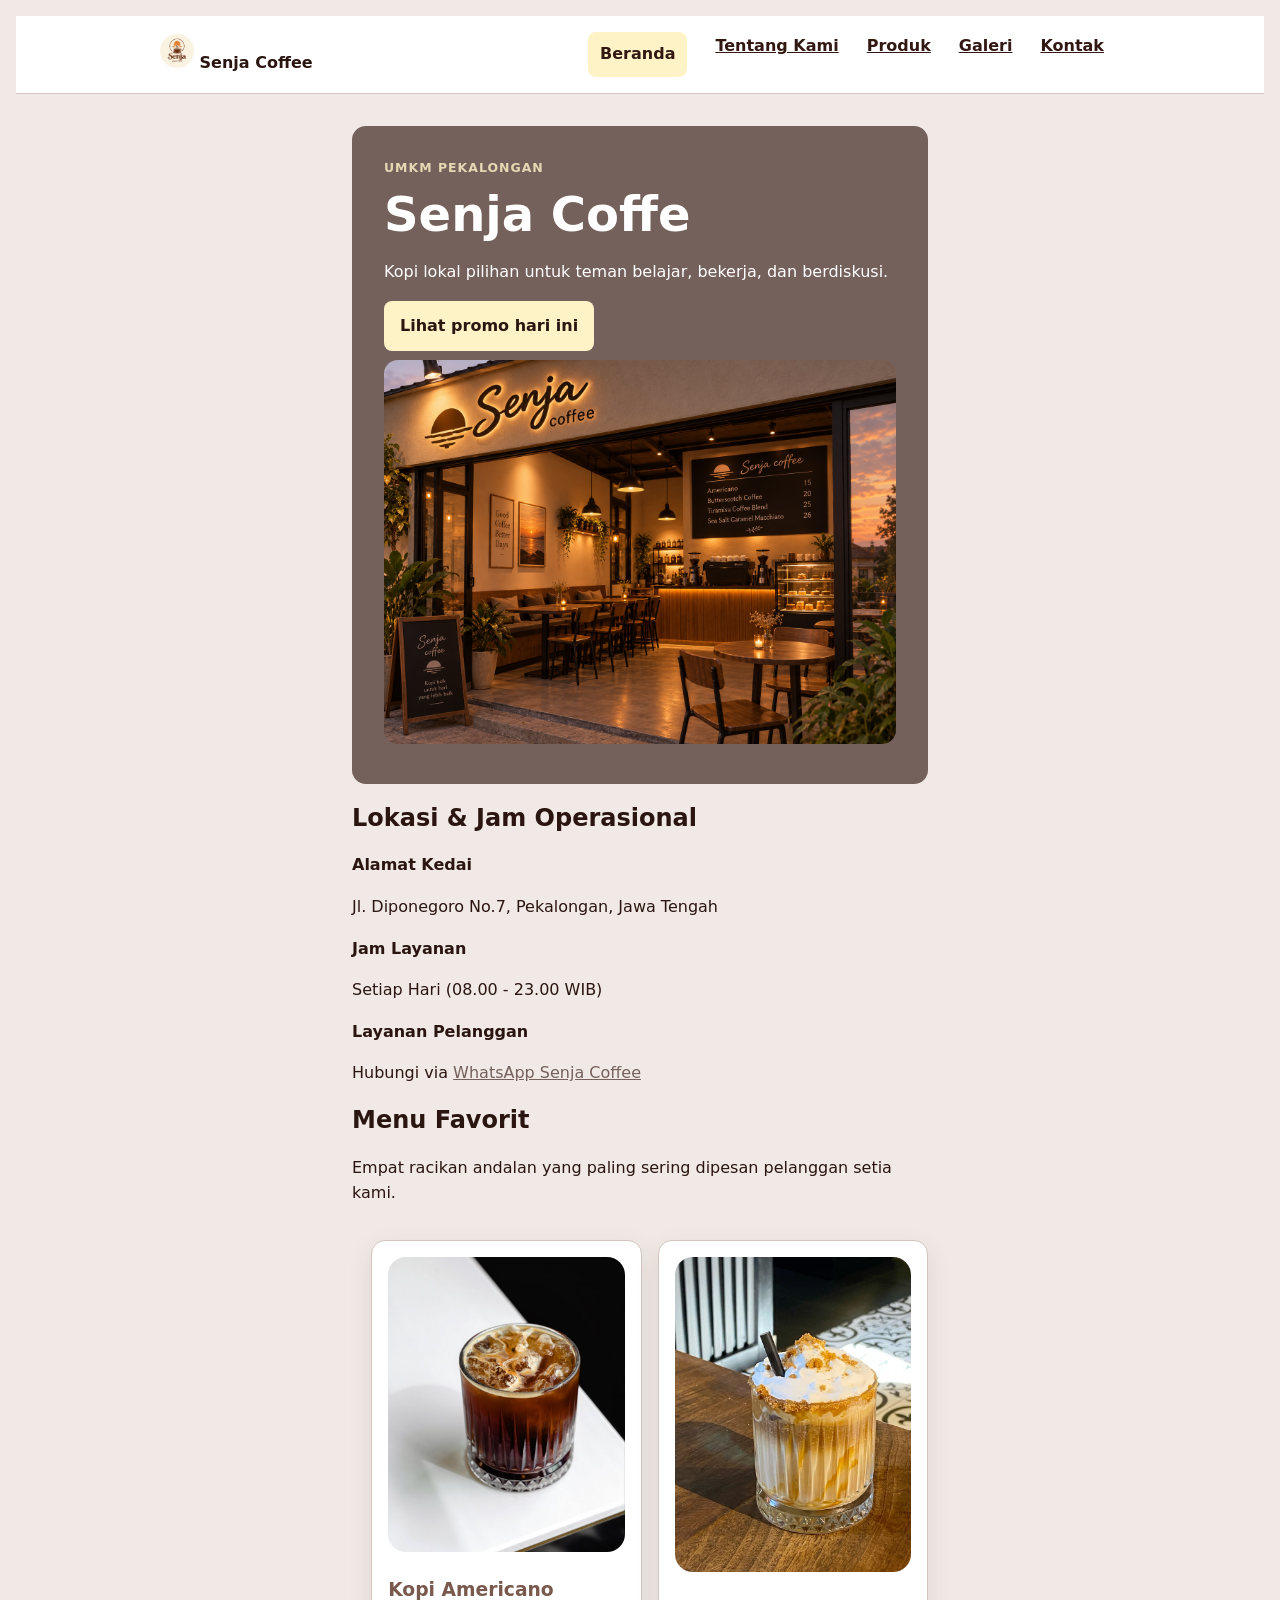
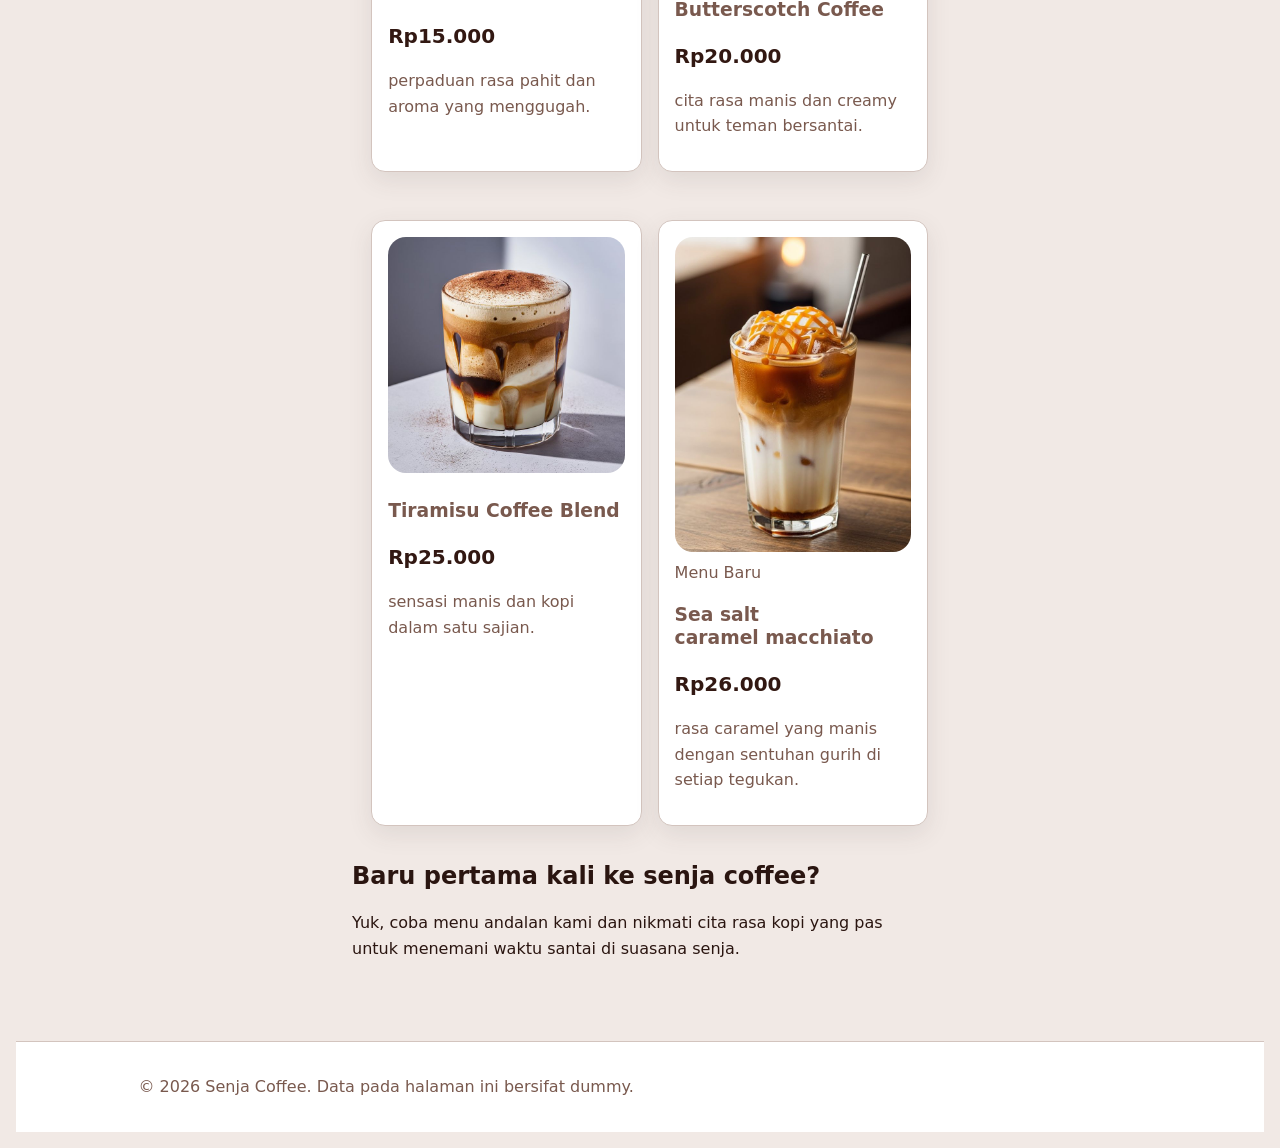
==== commit c9e3697a: "feat: terapkan responsive mobile-first" ====
--- a/website-umkm/index.html
+++ b/website-umkm/index.html
@@ -35,7 +35,7 @@
            <p>Kopi lokal pilihan untuk teman belajar, bekerja, dan berdiskusi.</p>
         <button>Lihat promo hari ini</button>
         </div>
-            <img class="hero-image" src="assets/images/suasana_senja.png" alt="Suasana Depan Kedai Senja Coffee" class="hero-img" />
+            <img class="hero-image" src="assets/images/suasana_senja.png" width="640" height="360" alt="Suasana Depan Kedai Senja Coffee" class="hero-img" />
         </section>
 
         <section id="kontak" class="section" aria-labelledby="kontak-title">
@@ -67,7 +67,7 @@
 
             <div class="products">
                 <figure class="product-card">
-                    <img src="assets/images/kopi_americano.jpg" alt="Kopi Saji Signature disajikan dalam gelas"
+                    <img src="assets/images/kopi_americano.jpg" alt="Kopi americano dalam gelas"
                         class="product-img">
                     <figcaption>
                         <div class="product-header">
@@ -79,7 +79,7 @@
                 </figure>
 
                 <figure class="product-card">
-                    <img src="assets/images/butterscotch_coffee.jpg" alt="Cold Brew Aren dengan es dalam gelas"
+                    <img src="assets/images/butterscotch_coffee.jpg" alt="butterscotch manis creamy"
                         class="product-img">
                     <figcaption>
                         <div class="product-header">
@@ -91,7 +91,7 @@
                 </figure>
 
                 <figure class="product-card">
-                    <img src="assets/images/tiramisu_coffee_blend.jpg" alt="Americano Peach dengan potongan buah peach"
+                    <img src="assets/images/tiramisu_coffee_blend.jpg" alt="perpaduan creamy dan kopi"
                         class="product-img">
                     <figcaption>
                         <div class="product-header">
@@ -104,7 +104,7 @@
 
                 <figure class="product-card">
                     <img src="assets/images/sea_salt_caramel_macchiato.jpg"
-                        alt="Es Kopi Kelapa Muda dengan serutan kelapa di atasnya" class="product-img">
+                        alt="gurih salt dan caramel sweet" class="product-img">
                     <figcaption>
                         <span class="new-badge">Menu Baru</span>
                         <div class="product-header">
--- a/website-umkm/css/style.css
+++ b/website-umkm/css/style.css
@@ -515,12 +515,17 @@
 
 .nav {
   display: flex;
+  flex-direction: column;
   gap: var(--space-3);
   align-items: center;
   justify-content: space-between;
 }
 .brand { margin-bottom: 0; }
-.nav ul { display: flex; gap: var(--space-2); flex-wrap: wrap; }
+.nav ul {
+   display: flex; 
+   flex-direction: column;
+   gap: var(--space-2); 
+   flex-wrap: wrap; }
 .nav li { margin: 0; }
 
 .product-card { display: flex; flex-direction: column; }
@@ -542,18 +547,28 @@
   margin-top: auto;
 }
 
-.hero {
-  display: grid;
-  grid-template-columns: 1.2fr 0.8fr;
-  gap: var(--space-4);
-  align-items: center;
-}
+.hero {grid-template-columns: 1fr;}
 .hero-image { width: 100%; border-radius: var(--radius-md); }
 
 .product-grid,
-.gallery-grid {
-  display: grid;
-  grid-template-columns: repeat(3, minmax(0, 1fr));
-  gap: var(--space-3);
-}
-.gallery-grid { grid-template-columns: repeat(2, minmax(0, 1fr)); }+.gallery-grid {grid-template-columns: 1fr;}
+.gallery-grid { grid-template-columns: repeat(2, minmax(0, 1fr)); }
+
+.table-scroll { max-width: 100%; overflow-x: auto; }
+.table-scroll:focus-visible { outline: 3px solid var(--color-focus); outline-offset: 3px; }
+.table-scroll table { min-width: 40rem; }
+
+@media (min-width: 42rem) {
+  .nav ul { flex-direction: row; }
+  .gallery-grid { grid-template-columns: repeat(2, minmax(0, 1fr)); }
+}
+
+@media (min-width: 48rem) {
+  .hero { grid-template-columns: 1.2fr 0.8fr; }
+  .product-grid { grid-template-columns: repeat(2, minmax(0, 1fr)); }
+}
+
+@media (min-width: 60rem) {
+  .nav { flex-direction: row; align-items: center; justify-content: space-between; }
+  .product-grid { grid-template-columns: repeat(3, minmax(0, 1fr)); }
+}
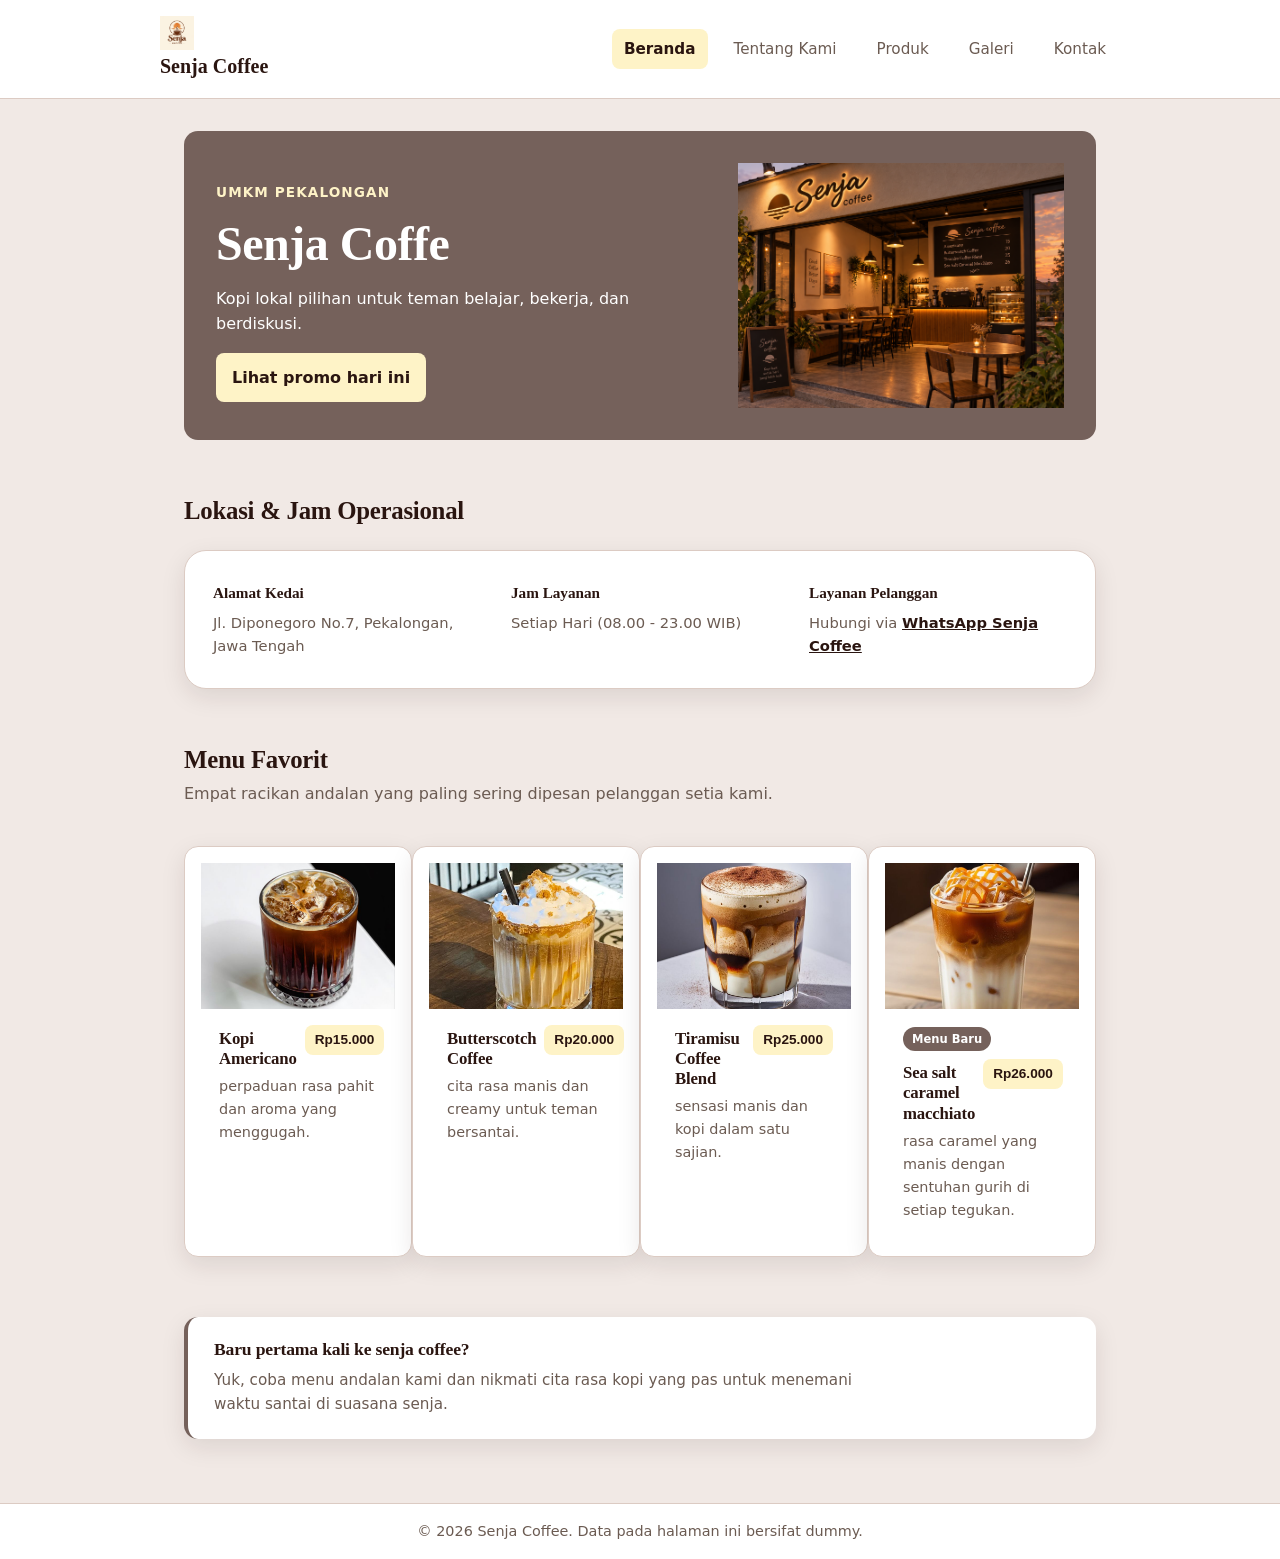
==== commit 1ef57d02: "feat: add DOM product filter rendering" ====
--- a/website-umkm/index.html
+++ b/website-umkm/index.html
@@ -6,6 +6,7 @@
     <meta name="viewport" content="width=device-width, initial-scale=1.0">
     <title>Senja Coffee- Teman Nyantai & Nongkrong</title>
     <link rel="stylesheet" href="css/style.css" />
+    <script src="js/app.js" defer></script>
 </head>
 
 <body>
@@ -16,7 +17,10 @@
                 <img class="brand-mark" src="assets/images/logo_senja_coffee.png" alt="logo senja coffee" width="34" height="34">
                 Senja Coffee
             </a>
-            <ul class="nav-list">
+            <button class="nav-toggle" type="button" aria-label="Buka menu navigasi" aria-expanded="false" aria-controls="primary-navigation">
+                <span></span><span></span><span></span>
+            </button>
+            <ul class="nav-list" id="primary-navigation">
                 <li><a class="active" aria-current="page" href="index.html">Beranda</a></li>
                 <li><a href="tentang.html">Tentang Kami</a></li>
                 <li><a href="produk.html">Produk</a></li>
--- a/website-umkm/css/style.css
+++ b/website-umkm/css/style.css
@@ -1,12 +1,58 @@
 :root {
-  --color-primary: #6B2D24;
-  --color-primary-strong: #321812;
-  --color-text: #2A1510;
-  --color-muted: #79594E;
-  --color-surface: #FBF1E7;
-  --color-surface-soft: #F3E4D8;
-  --color-border: #C5A18D;
-  --color-focus: #B8734D;
+    --ink: #2a1510;
+    --ink-soft: #6b5b52;
+    --cream: #f1e9e5;
+    --paper: #ffffff;
+    --line: #dccbc3;
+    --table-border: #dccbc3;
+    --rust: #75615b;
+    --rust-dark: #2a1510;
+    --gold: #f4df9e;
+    --gold-light: #fef3c7;
+    --moss: #75615b;
+
+    --font-display: "Iowan Old Style", "Palatino Linotype", Georgia, "Times New Roman", serif;
+    --font-body: "Segoe UI", "Helvetica Neue", Arial, sans-serif;
+
+    --radius-lg: 22px;
+    --radius-md: 14px;
+    --radius-sm: 8px;
+    --shadow-card: 0 1px 3px rgba(42, 21, 16, 0.10);
+    --content-w: 1080px;
+}
+
+* {
+    box-sizing: border-box;
+}
+
+html {
+    scroll-behavior: smooth;
+}
+
+@media (prefers-reduced-motion: reduce) {
+    html {
+        scroll-behavior: auto;
+    }
+
+    * {
+        animation-duration: 0.01ms !important;
+        transition-duration: 0.01ms !important;
+    }
+}
+
+body{
+    display: block;
+    margin:8px;
+}
+:root {
+  --color-primary: #75615b;
+  --color-primary-strong: #2a1510;
+  --color-text: #2a1510;
+  --color-muted: #6b5b52;
+  --color-surface: #ffffff;
+  --color-surface-soft: #f1e9e5;
+  --color-border: #dccbc3;
+  --color-focus: #1d4ed8;
   --space-1: 0.5rem;
   --space-2: 0.75rem;
   --space-3: 1rem;
@@ -14,7 +60,7 @@
   --space-5: 2rem;
   --radius-sm: 0.5rem;
   --radius-md: 0.875rem;
-  --shadow-card: 0 0.5rem 1.5rem rgb(64 57 54 / 0.1);
+  --shadow-card: 0 0.5rem 1.5rem rgb(42 21 16 / 0.10);
 }
 
 *,
@@ -34,359 +80,829 @@
   line-height: 1.6;
 }
 
+
+h1,
+h2,
+h3 {
+    font-family: var(--font-display);
+    color: var(--ink);
+    letter-spacing: -0.01em;
+}
+
+p {
+    max-width: 68ch;
+}
+
+a {
+    color: var(--rust-dark);
+}
+
+img {
+    max-width: 100%;
+    height: auto;
+    display: block;
+}
+
 .page {
-  max-width: 920px;
-  margin: 0 auto;
-  padding: 32px 20px;
-}
-
+    max-width: var(--content-w);
+    margin: 0 auto;
+    padding: 36px 24px 64px;
+}
+
+/* Header & navigasi */
+#kontak {
+    scroll-margin-top: 90px;
+}
+
+.site-header {
+    padding: 14px 24px;
+    background: var(--paper);
+    border-bottom: 1px solid var(--line);
+    position: sticky;
+    top: 0;
+    z-index: 20;
+}
+
+.nav {
+    max-width: var(--content-w);
+    margin: 0 auto;
+    display: flex;
+    align-items: center;
+    justify-content: space-between;
+    gap: 16px;
+    flex-wrap: wrap;
+}
+
+.brand {
+    display: inline-flex;
+    align-items: center;
+    gap: 10px;
+    color: var(--ink);
+    font-family: var(--font-display);
+    font-weight: 700;
+    font-size: 1.25rem;
+    text-decoration: none;
+}
+
+.brand-mark {
+    width: 34px;
+    height: 34px;
+    flex-shrink: 0;
+}
+
+.nav-toggle {
+    display: none;
+}
+
+.nav-list {
+    display: flex;
+    padding: 0;
+    margin: 0;
+    list-style: none;
+    gap: 6px;
+    flex-wrap: wrap;
+}
+
+.nav-list a {
+    display: inline-block;
+    padding: 8px 14px;
+    border-radius: 999px;
+    color: var(--ink-soft);
+    text-decoration: none;
+    font-size: 0.95rem;
+}
+
+.nav-list a:hover {
+    background: var(--cream);
+    color: var(--ink);
+}
+
+.nav-list a.active,
+.nav-list a[aria-current="page"] {
+    font-weight: 700;
+    color: var(--paper);
+    background: var(--rust);
+}
+
+@media (max-width: 640px) {
+    .nav-list {
+        width: 100%;
+        justify-content: flex-start;
+        gap: 4px;
+    }
+
+    .nav-list a {
+        padding: 8px 10px;
+        font-size: 0.88rem;
+    }
+}
+
+/*Hero*/
 .hero {
-  border-radius: 24px;
-  background: linear-gradient(135deg, #321812, #8A493C);
-  color: white;
-  padding: 36px;
+    padding: 44px 32px;
+    color: var(--paper);
+    background: var(--ink);
+    border-radius: var(--radius-md);
+    display: grid;
+    grid-template-columns: 1.1fr 0.9fr;
+    align-items: center;
+    gap: 32px;
 }
 
 .eyebrow {
-  margin: 0 0 8px;
-  text-transform: uppercase;
-  letter-spacing: 0.14em;
-  font-size: 0.78rem;
-  opacity: 0.8;
-}
-
-h1 {
-  margin: 0;
-  font-size: clamp(2.4rem, 8vw, 4rem);
-}
-
-.lead {
-  max-width: 560px;
-  line-height: 1.7;
-}
-
-.cta-button {
-  border: 0;
-  border-radius: 999px;
-  background: #B8734D;
-  color: #2A1510;
-  padding: 12px 18px;
-  font-weight: 700;
-  cursor: pointer;
-}
-
+    display: inline-block;
+    font-size: 0.85rem;
+    font-weight: 600;
+    color: var(--gold-light);
+    margin-bottom: 14px;
+}
+
+.hero h1 {
+    margin: 0 0 14px 0;
+    color: var(--paper);
+    font-size: clamp(2.1rem, 4vw, 3rem);
+    line-height: 1.08;
+}
+
+.hero-desc {
+    margin: 0 0 26px 0;
+    max-width: 42ch;
+    font-size: 1.05rem;
+    color: #ffffff;
+}
+
+.hero-action {
+    margin: 0;
+}
+
+button,.btn {
+    padding: 13px 28px;
+    color: var(--ink);
+    font-weight: 700;
+    font-size: 0.95rem;
+    font-family: var(--font-body);
+    cursor: pointer;
+    background-color: var(--gold-light);
+    border: none;
+    border-radius: 999px;
+    transition: background-color 0.2s, transform 0.1s;
+}
+
+button:hover,
+.btn:hover {
+    background-color: var(--gold);
+}
+
+button:active,
+.btn:active {
+    transform: scale(0.98);
+}
+
+.hero-img {
+    width: 100%;
+    aspect-ratio: 4 / 3;
+    object-fit: cover;
+    border-radius: var(--radius-md);
+}
+
+@media (max-width: 720px) {
+    .hero {
+        grid-template-columns: 1fr;
+        padding: 40px 22px;
+        text-align: left;
+    }
+}
+
+/*Section*/
+.section {
+    margin-top: 56px;
+}
+
+.section-head {
+    margin-bottom: 24px;
+    max-width: 62ch;
+}
+
+.section-head h2 {
+    font-size: 1.55rem;
+    margin: 0 0 6px 0;
+}
+
+.section-head p {
+    margin: 0;
+    color: var(--ink-soft);
+}
+
+/*Kontak*/
+.contact-card {
+    background: var(--paper);
+    border: 1px solid var(--line);
+    border-radius: var(--radius-lg);
+    padding: 8px;
+    box-shadow: var(--shadow-card);
+    display: grid;
+    grid-template-columns: repeat(3, 1fr);
+}
+
+.contact-item {
+    padding: 22px 20px;
+}
+
+.contact-item strong {
+    display: block;
+    color: var(--rust-dark);
+    margin-bottom: 6px;
+    font-size: 0.95rem;
+    font-family: var(--font-display);
+}
+
+.contact-item p {
+    margin: 0;
+    font-size: 0.92rem;
+    color: var(--ink-soft);
+}
+
+.contact-item a {
+    color: var(--rust-dark);
+    font-weight: 700;
+    text-decoration: underline;
+}
+
+.contact-item a:hover {
+    color: var(--ink);
+}
+
+@media (max-width: 700px) {
+    .contact-card {
+        grid-template-columns: 1fr;
+    }
+}
+
+/*Product cards*/
 .products {
-  display: grid;
-  grid-template-columns: repeat(auto-fit, minmax(220px, 1fr));
-  gap: 16px;
-  margin-top: 18px;
+    display: grid;
+    grid-template-columns: repeat(auto-fit, minmax(220px, 1fr));
+    gap: var(--space-3--);
 }
 
 .product-card {
-  border: 1px solid #D8B9A6;
-  border-radius: 18px;
-  background: white;
-  padding: 18px;
-  box-shadow: 0 10px 30px rgb(64 57 54 / 10%);
-}
-body { font-family: system-ui, sans-serif; padding: 2rem; }
-button { padding: .75rem 1rem; color: white; background: #7c3f16; border: 0; }
-body {
-  margin: 0;
-  color: #2A1510;
-  background: #f6f0e8;
-  font-family: Arial, sans-serif;
-}
-
-.page {
-  max-width: 920px;
-  margin: 0 auto;
-  padding: 32px 20px;
-}
-
-.hero {
-  padding: 36px;
-  color: white;
-  background: #6B2D24;
-  border-radius: 24px;
-}
-
-.eyebrow {
-  margin: 0 0 8px;
-  letter-spacing: 0.14em;
-  text-transform: uppercase;
-}
-
-.products {
-  padding-left: 1.2rem;
-}
-
-button {
-  padding: 12px 18px;
-  color: #2A1510;
-  font-weight: 700;
-  cursor: pointer;
-  background: #B8734D;
-  border: 0;
-  border-radius: 999px;
-}
-body {
-  margin: 0;
-  background: #F1DED1;
-  color: #2A1510;
-  font-family: system-ui, -apple-system, BlinkMacSystemFont, "Segoe UI", sans-serif;
-}
-
-.site-header {
-  position: sticky;
-  top: 0;
-  display: flex;
-  justify-content: space-between;
-  gap: 16px;
-  align-items: center;
-  padding: 16px 24px;
-  background: white;
-  border-bottom: 1px solid #D8B9A6;
-}
-
-.brand {
-  color: #321812;
-  font-weight: 800;
-  text-decoration: none;
-}
-
-nav {
-  display: flex;
-  gap: 12px;
-  flex-wrap: wrap;
-}
-
-nav a {
-  color: #321812;
-  font-weight: 700;
-}
-
-a:focus-visible {
-  outline: 3px solid #B8734D;
-  outline-offset: 4px;
-}
-
-main {
-  max-width: 980px;
-  margin: 0 auto;
-  padding: 28px 20px;
-}
-
-.hero {
-  border-radius: 24px;
-  background: linear-gradient(135deg, #321812, #8A493C);
-  color: white;
-  padding: 34px;
-}
-
-.eyebrow {
-  margin: 0 0 8px;
-  letter-spacing: 0.14em;
-  text-transform: uppercase;
-  opacity: 0.82;
-}
-
-h1 {
-  margin: 0;
-  font-size: clamp(2rem, 7vw, 3.8rem);
-  line-height: 1;
-}
-
-.profile-image {
-  width: 100%;
-  max-width: 420px;
-  border-radius: 18px;
-  object-fit: cover;
-}
-
-ul {
-  line-height: 1.8;
+    background: var(--paper);
+    border: 1px solid var(--line);
+    border-radius: var(--radius-md);
+    overflow: hidden;
+    box-shadow: var(--shadow-card);
+    margin: 0;
+}
+
+.product-card img {
+    width: 100%;
+    aspect-ratio: 4 / 3;
+    object-fit: cover;
+}
+
+.product-card figcaption {
+    padding: 16px 18px 18px;
+}
+
+.product-header {
+    display: flex;
+    align-items: baseline;
+    justify-content: space-between;
+    gap: 8px;
+    margin-bottom: 6px;
+}
+
+.product-header h3 {
+    margin: 0;
+    font-size: 1.05rem;
+}
+
+.price {
+    flex-shrink: 0;
+    font-weight: 700;
+    font-family: var(--font-body);
+    color: var(--rust-dark);
+    background-color: #fef3c7;
+    padding: 4px 10px;
+    border-radius: var(--radius-sm);
+    font-size: 0.85rem;
+    white-space: nowrap;
+}
+
+.product-card p {
+    margin: 0;
+    font-size: 0.9rem;
+    color: var(--ink-soft);
+}
+
+.new-badge {
+    display: inline-block;
+    font-size: 0.72rem;
+    font-weight: 700;
+    color: var(--paper);
+    background: var(--moss);
+    padding: 3px 9px;
+    border-radius: 999px;
+    margin-bottom: 8px;
+}
+
+/*Aside*/
+.aside-note {
+    margin-top: 44px;
+    background: var(--paper);
+    border-left: 4px solid var(--rust);
+    border-radius: var(--radius-md);
+    padding: 22px 26px;
+    box-shadow: var(--shadow-card);
+}
+
+.aside-note h2 {
+    margin: 0 0 8px 0;
+    font-size: 1.1rem;
+    color: var(--rust-dark);
+}
+
+.aside-note p {
+    margin: 0;
+    font-size: 0.95rem;
+    color: var(--ink-soft);
+}
+
+/*Hero card (Tentang / Produk / Galeri)*/
+.about-hero {
+    background: var(--color-primary);
+    border: 1px solid var(--color-primary);
+    border-radius: var(--radius-md);
+    padding: 40px 28px;
+    display: grid;
+    grid-template-columns: 1fr 1fr;
+    gap: 32px;
+    align-items: center;
+    box-shadow: var(--shadow-card);
+}
+
+.about-hero .eyebrow {
+    color: var(--gold-light);
+}
+
+.about-hero h1 {
+    margin: 0 0 14px 0;
+    font-size: clamp(1.9rem, 3.4vw, 2.4rem);
+    color: var(--paper);
+}
+
+.about-desc {
+    margin: 0;
+    color: #ffffff;
+    font-size: 1.02rem;
+    line-height: 1.75;
+}
+
+.about-img {
+    width: 100%;
+    aspect-ratio: 4 / 3;
+    object-fit: cover;
+    border-radius: var(--radius-md);
+}
+
+@media (max-width: 720px) {
+    .about-hero {
+        grid-template-columns: 1fr;
+        padding: 32px 22px;
+    }
+}
+
+.values-grid {
+    display: grid;
+    grid-template-columns: repeat(auto-fit, minmax(230px, 1fr));
+    gap: var(--space-3);
+}
+
+.value-item {
+    background: var(--paper);
+    border: 1px solid var(--line);
+    border-radius: var(--radius-md);
+    padding: 26px 22px;
+    box-shadow: var(--shadow-card);
+}
+
+.value-icon {
+    width: 40px;
+    height: 40px;
+    color: var(--rust);
+    margin-bottom: 14px;
+}
+
+.value-item h3 {
+    margin: 0 0 8px 0;
+    font-size: 1.08rem;
+}
+
+.value-item p {
+    margin: 0;
+    font-size: 0.92rem;
+    color: var(--ink-soft);
+    line-height: 1.55;
+}
+
+/*Produk — kategori & tabel*/
+.intro-lede {
+    font-size: 1.05rem;
+    color: var(--ink-soft);
+    max-width: 62ch;
+}
+
+.category-list {
+    display: grid;
+    grid-template-columns: repeat(auto-fit, minmax(200px, 1fr));
+    gap: 14px;
+    padding: 0;
+    margin: 0 0 8px 0;
+    list-style: none;
+}
+
+.category-list li {
+    background: var(--paper);
+    border: 1px solid var(--line);
+    border-radius: var(--radius-sm);
+    padding: 14px 16px;
+    font-size: 0.92rem;
+    color: var(--ink-soft);
+}
+
+.price-table-wrap {
+    background: var(--paper);
+    border: 1px solid var(--table-border);
+    border-radius: var(--radius-md);
+    overflow: hidden;
+    overflow-x: auto;
+}
+
+table {
+    width: 100%;
+    border-collapse: collapse;
+    min-width: 480px;
+}
+
+caption {
+    text-align: left;
+    font-weight: 700;
+    padding: 16px 18px 4px;
+    font-family: var(--font-display);
+    color: var(--ink);
+}
+
+thead th {
+    text-align: left;
+    font-size: 0.82rem;
+    letter-spacing: 0.02em;
+    color: var(--paper);
+    background: var(--rust-dark);
+    padding: 12px 18px;
+    border-bottom: 2px solid var(--ink);
+}
+
+tbody th,
+tbody td {
+    padding: 12px 18px;
+    border-bottom: 1px solid var(--table-border);
+    font-size: 0.94rem;
+}
+
+tbody th {
+    text-align: left;
+    font-weight: 600;
+    color: var(--ink);
+}
+
+tbody td.price-cell {
+    color: var(--rust-dark);
+    font-weight: 700;
+    white-space: nowrap;
+}
+
+tbody tr:nth-child(even) {
+    background: var(--cream);
+}
+
+tbody tr:last-child th,
+tbody tr:last-child td {
+    border-bottom: none;
+}
+
+/*Galeri*/
+.gallery-grid {
+    display: grid;
+    grid-template-columns: repeat(auto-fit, minmax(240px, 1fr));
+    gap: 20px;
+}
+
+.media-card {
+    margin: 0;
+    background: var(--paper);
+    border: 1px solid var(--line);
+    border-radius: var(--radius-md);
+    overflow: hidden;
+    box-shadow: var(--shadow-card);
+}
+
+.media-card img {
+    width: 100%;
+    aspect-ratio: 4 / 3;
+    object-fit: cover;
+}
+
+.media-card figcaption {
+    padding: 14px 16px;
+    font-size: 0.88rem;
+    color: var(--ink-soft);
+}
+
+.video-wrap {
+    background: var(--paper);
+    border: 1px solid var(--line);
+    border-radius: var(--radius-md);
+    padding: 18px;
+    box-shadow: var(--shadow-card);
+}
+
+.video-wrap video {
+    width: 100%;
+    aspect-ratio: 4 / 3;
+    border-radius: var(--radius-sm);
+    background: var(--ink);
+}
+
+.video-caption {
+    margin: 12px 4px 0;
+    font-size: 0.88rem;
+    color: var(--ink-soft);
+}
+
+.audio-caption {
+    margin: 0 4px 12px;
+}
+
+.audio-player {
+    width: 100%;
+}
+
+/*Asebilitas dan footer*/
+.skip-link {
+    position: absolute;
+    left: -9999px;
+    padding: 8px 12px;
+    color: var(--paper);
+    background: var(--ink);
+    border-radius: var(--radius-sm);
+    z-index: 30;
+}
+
+.skip-link:focus {
+    top: 8px;
+    left: 8px;
+}
+
+a:focus-visible,
+button:focus-visible,
+input:focus-visible,
+select:focus-visible,
+textarea:focus-visible,
+.nav-list a:focus-visible {
+    outline: 3px solid #1d4ed8;
+    outline-offset: 3px;
 }
 
 .site-footer {
-  padding: 24px;
-  background: #2A1510;
-  color: white;
-  text-align: center;
-}
-body { font-family: system-ui, sans-serif; line-height: 1.6; padding: 1rem; }
-nav a { display: inline-block; margin-right: 1rem; }
-a:focus-visible { outline: 3px solid #c2410c; outline-offset: 3px; }
-body {
-  margin: 0;
-  background: #F1DED1;
-  color: #2A1510;
-  font-family: system-ui, -apple-system, BlinkMacSystemFont, "Segoe UI", sans-serif;
-}
-
-.page {
-  max-width: 860px;
-  margin: 0 auto;
-  padding: 28px 20px;
-}
-
-img {
-  max-width: 100%;
-  height: auto;
-  border-radius: 18px;
-}
-
-figure {
-  margin: 0 0 24px;
-}
-
-figcaption {
-  margin-top: 8px;
-  color: #6b5b51;
-}
-
-table {
-  width: 100%;
-  border-collapse: collapse;
-  background: white;
-}
-
-caption {
-  text-align: left;
-  font-weight: 700;
-  margin-bottom: 8px;
-}
-
-th,
-td {
-  border: 1px solid #D8B9A6;
-  padding: 10px;
-  text-align: left;
-}
-
-thead {
-  background: #DFC1AE;
-}
-body { font-family: system-ui, sans-serif; padding: 1rem; }
-img { max-width: 100%; height: auto; }
-table { width: 100%; border-collapse: collapse; }
-th, td { padding: .6rem; border: 1px solid #777; text-align: left; }
-body {
-  margin: 0;
-  background: #f7f3ed;
-  color: #2A1510;
-  font-family: system-ui, -apple-system, BlinkMacSystemFont, "Segoe UI", sans-serif;
-}
-
-.page {
-  max-width: 760px;
-  margin: 0 auto;
-  padding: 28px 20px;
-}
-
-form,
-pre {
-  background: white;
-  border: 1px solid #D8B9A6;
-  border-radius: 16px;
-  padding: 18px;
+    padding: 28px 24px;
+    color: #ffffff;
+    text-align: center;
+    background: var(--ink);
+    margin-top: 48px;
+    font-size: 0.9rem;
+}
+
+.site-footer p {
+    margin: 0 auto;
+    max-width: var(--content-w);
+}
+
+/*Form kontak*/
+.contact-layout {
+    display: grid;
+    grid-template-columns: 1.6fr 1fr;
+    gap: 28px;
+    align-items: start;
+}
+
+.form-card {
+    display: grid;
+    grid-template-columns: 1fr 1fr;
+    gap: 0 20px;
+    padding: 28px 24px;
+    background: var(--paper);
+    border: 1px solid var(--line);
+    border-radius: var(--radius-lg);
+    box-shadow: var(--shadow-card);
+}
+
+.form-note,
+.form-card fieldset,
+.field-full,
+.form-card > button {
+    grid-column: 1 / -1;
+}
+
+.form-note {
+    margin: 0 0 20px 0;
+    font-size: 0.92rem;
+    color: var(--ink-soft);
 }
 
 .field {
-  display: grid;
-  gap: 6px;
-  margin-bottom: 14px;
-}
-
-label,
+    margin-bottom: 18px;
+}
+
+.field label {
+    display: block;
+    margin-bottom: 6px;
+    font-weight: 600;
+}
+
+input[type="text"],
+input[type="email"],
+input[type="tel"],
+select,
+textarea {
+    width: 100%;
+    padding: 10px 12px;
+    font: inherit;
+    color: var(--ink);
+    background: #ffffff;
+    border: 1px solid var(--table-border);
+    border-radius: var(--radius-sm);
+}
+
+textarea {
+    resize: vertical;
+}
+
+.help-text {
+    margin: 6px 0 0 0;
+    font-size: 0.85rem;
+    color: var(--ink-soft);
+}
+
+fieldset {
+    margin: 0 0 18px 0;
+    padding: 14px 16px 8px;
+    border: 1px solid var(--line);
+    border-radius: var(--radius-sm);
+}
+
 legend {
-  font-weight: 700;
-}
-
-input,
-select,
-textarea,
-button {
-  font: inherit;
-  padding: 10px;
-}
-
-fieldset {
-  display: grid;
-  gap: 8px;
-  margin: 0 0 14px;
-  border: 1px solid #D8B9A6;
-  border-radius: 12px;
-}
-
-button {
-  cursor: pointer;
-}
-body { font-family: system-ui, sans-serif; padding: 1rem; }
-label, input, button { display: block; margin-bottom: .6rem; }
-:focus-visible { outline: 3px solid #2563eb; outline-offset: 2px; }
-:root {
-  --color-primary: #6B2D24;
-  --color-primary-strong: #321812;
-  --color-text: #2A1510;
-  --color-muted: #79594E;
-  --color-surface: #FBF1E7;
-  --color-border: #C5A18D;
-  --color-focus: #B8734D;
-  --space-2: .75rem;
-  --space-3: 1rem;
-  --radius-md: .875rem;
-}
-
-*, *::before, *::after { box-sizing: border-box; }
-
-body {
-  margin: 0;
-  color: var(--color-text);
-  background: #f1e9e5;
-  font-family: system-ui, sans-serif;
-  line-height: 1.6;
-}
-
-.demo-shell { max-width: 42rem; margin: 0 auto; padding: 2rem 1rem; }
-.eyebrow { color: var(--color-muted); font-weight: 700; text-transform: uppercase; letter-spacing: .08em; }
-
-.product-card {
-  padding: 1.25rem;
-  color: var(--color-text);
-  background: var(--color-surface);
-  border: 1px solid var(--color-border);
-  border-radius: var(--radius-md);
-}
-
-.product-card.featured { border-top: .4rem solid var(--color-primary); }
-.description { max-width: 55ch; }
-.price { color: var(--color-primary-strong); font-size: 1.25rem; font-weight: 800; }
-
-.button {
-  display: inline-block;
-  padding: var(--space-2) var(--space-3);
-  color: #fff;
-  background: var(--color-primary);
-  border-radius: var(--radius-md);
-  text-decoration: none;
-}
-
-.button:hover { background: var(--color-primary-strong); }
-:focus-visible { outline: 3px solid var(--color-focus); outline-offset: 3px; }
-.note { color: var(--color-muted); }
-:root { --color-primary: #75615b; --color-surface: #fff; --color-border: #d3c4be; }
-* { box-sizing: border-box; }
-body { margin: 0; font-family: system-ui, sans-serif; line-height: 1.6; }
-.page { max-width: 38rem; margin: 0 auto; padding: 1rem; }
-.product-card, form { margin-top: 1rem; padding: 1rem; border: 1px solid var(--color-border); }
-label, input { display: block; margin-bottom: .5rem; }
-button { padding: .6rem 1rem; color: white; background: var(--color-primary); border: 0; }
-:focus-visible { outline: 3px solid #B8734D; outline-offset: 3px; }
+    padding: 0 8px;
+    font-weight: 600;
+}
+
+.choice-group {
+    display: grid;
+    grid-template-columns: repeat(auto-fit, minmax(170px, 1fr));
+    gap: 10px 20px;
+}
+
+.choice {
+    display: flex;
+    align-items: center;
+    gap: 8px;
+    margin-bottom: 8px;
+}
+
+.choice input {
+    margin: 0;
+    flex-shrink: 0;
+}
+
+.form-card > button {
+    justify-self: start;
+}
+
+/* Sidebar: info cepat + preview, mengisi ruang di samping form */
+.contact-side {
+    display: flex;
+    flex-direction: column;
+    gap: 20px;
+}
+
+.side-card {
+    padding: 22px 20px;
+    background: var(--paper);
+    border: 1px solid var(--line);
+    border-radius: var(--radius-lg);
+    box-shadow: var(--shadow-card);
+}
+
+.side-card h3 {
+    margin: 0 0 14px 0;
+    font-size: 1.05rem;
+    color: var(--rust-dark);
+}
+
+.side-list {
+    margin: 0;
+}
+
+.side-item {
+    padding: 10px 0;
+    border-top: 1px solid var(--line);
+}
+
+.c
+
+.side-item dt {
+    font-size: 0.82rem;
+    font-weight: 600;
+    color: var(--ink-soft);
+}
+
+.side-item dd {
+    margin: 3px 0 0 0;
+    font-size: 0.94rem;
+}
+
+.side-item dd a {
+    color: var(--rust-dark);
+    font-weight: 700;
+}
+
+#preview-form {
+    margin: 0;
+    padding: 16px;
+    color: var(--ink);
+    font-size: 0.88rem;
+    white-space: pre-wrap;
+    overflow-wrap: anywhere;
+    background: var(--cream);
+    border: 1px solid var(--line);
+    border-radius: var(--radius-md);
+}
+.form-card{
+    background: #ffffff;
+    border: 1px solid #decbb8;
+    border-radius: 12px;
+    padding: 30px;
+    box-shadow: 0 5px 15px rgba(42, 21, 16, 0.08);
+}
+
+@media (max-width: 900px) {
+    .contact-layout {
+        grid-template-columns: 1fr;
+    }
+}
+
+@media (max-width: 560px) {
+    .form-card {
+        grid-template-columns: 1fr;
+    }
+
+    .field {
+        grid-column: 1 / -1;
+    }
+}
+
+nav ul{
+    display: flex;
+    justify-content: flex-end;
+    align-items: center;
+    gap: 25px;
+    list-style: none;
+    margin: 0;
+    padding: 0;
+}
+
+nav ul li{
+    margin: 0;
+}
+
+nav ul li a {
+    text-decoration: none;
+    color: #6b3e26;
+    font-size: 16px;
+}
+nav ul li a.active {
+    background-color: #75615b;
+    color: white;
+    padding: 12px 18px;
+    border-radius: 25px;
+    font-weight: bold;
+}
 img { max-width: 100%; height: auto; }
 a { color: var(--color-primary); }
 a:hover { color: var(--color-primary-strong); }
-:focus-visible { outline: 3px solid var(--color-focus); outline-offset: 3px; }
+
+:focus-visible { outline: 3px solid var(--color-focus); 
+    outline-offset: 3px;
+ }
 
 .skip-link {
   position: absolute;
@@ -462,7 +978,7 @@
 .button:hover,
 button:hover { color: var(--color-surface); background: var(--color-primary-strong); }
 .hero button { color: var(--color-text); background: #fef3c7; }
-.hero button:hover { color: var(--color-text); background: #fde68a; }
+.hero button:hover { color: var(--color-text); background: #f4df9e; }
 .product-card,
 .media-card,
 table,
@@ -512,24 +1028,23 @@
   border: 1px solid var(--color-border);
   border-radius: var(--radius-sm);
 }
-
 .nav {
   display: flex;
   flex-direction: column;
   gap: var(--space-3);
-  align-items: center;
-  justify-content: space-between;
-}
+  align-items: flex-start;
+}
+
 .brand { margin-bottom: 0; }
 .nav ul {
-   display: flex; 
-   flex-direction: column;
-   gap: var(--space-2); 
-   flex-wrap: wrap; }
+  display: flex;
+  flex-direction: column;
+  gap: var(--space-2);
+  flex-wrap: wrap;
+}
 .nav li { margin: 0; }
 
 .product-card { display: flex; flex-direction: column; }
-
 .product-badge {
   align-self: flex-start;
   padding: 0.25rem var(--space-2);
@@ -547,11 +1062,17 @@
   margin-top: auto;
 }
 
-.hero {grid-template-columns: 1fr;}
+.hero { grid-template-columns: 1fr; }
+.product-grid,
+.gallery-grid { grid-template-columns: 1fr; };
 .hero-image { width: 100%; border-radius: var(--radius-md); }
 
 .product-grid,
-.gallery-grid {grid-template-columns: 1fr;}
+.gallery-grid {
+  display: grid;
+  grid-template-columns: repeat(3, minmax(0, 1fr));
+  gap: var(--space-3);
+}
 .gallery-grid { grid-template-columns: repeat(2, minmax(0, 1fr)); }
 
 .table-scroll { max-width: 100%; overflow-x: auto; }
@@ -571,4 +1092,140 @@
 @media (min-width: 60rem) {
   .nav { flex-direction: row; align-items: center; justify-content: space-between; }
   .product-grid { grid-template-columns: repeat(3, minmax(0, 1fr)); }
+}
+
+
+.js-product-grid {
+  display: grid;
+  grid-template-columns: repeat(auto-fit, minmax(14rem, 1fr));
+  gap: var(--space-4);
+}
+
+.js-product-card {
+  padding: var(--space-4);
+  border: 1px solid var(--color-border);
+  border-radius: var(--radius-lg);
+  background: var(--color-surface);
+}
+
+.stock-badge {
+  display: inline-flex;
+  margin-block-start: var(--space-2);
+  padding: 0.25rem 0.6rem;
+  border-radius: 999px;
+  font-size: 0.85rem;
+  font-weight: 700;
+  background: #fef3c7;
+  color: #2a1510;
+}
+
+.stock-badge.warning {
+  background: #fef3c7;
+  color: #2a1510;
+}
+
+.stock-badge.empty {
+  background: #f1e9e5;
+  color: #2a1510;
+}
+
+#produk-unggulan {
+  font-weight: 700;
+  color: var(--color-primary, #75615b);
+}
+
+.filter-bar {
+  display: flex;
+  flex-wrap: wrap;
+  gap: 0.75rem;
+  margin-block: 1rem 1.5rem;
+}
+
+.filter-button {
+  border: 1px solid var(--color-border, #dccbc3);
+  border-radius: 999px;
+  background: #ffffff;
+  color: var(--color-text, #2a1510);
+  padding: 0.65rem 1rem;
+  font-weight: 700;
+  cursor: pointer;
+}
+
+.filter-button:hover,
+.filter-button:focus-visible {
+  border-color: var(--color-primary, #1d4ed8);
+  outline: 3px solid rgb(37 99 235 / 20%);
+  outline-offset: 2px;
+}
+
+.filter-button.is-active {
+  background: var(--color-primary, #1d4ed8);
+  border-color: var(--color-primary, #1d4ed8);
+  color: #ffffff;
+}
+
+.empty-state {
+  grid-column: 1 / -1;
+  border: 1px dashed #dccbc3;
+  border-radius: 1rem;
+  padding: 1rem;
+  background: #ffffff;
+  color: #6b5b52;
+}
+
+.nav {
+  flex-direction: row;
+  align-items: center;
+  justify-content: space-between;
+}
+
+.nav-toggle {
+  display: none;
+  width: 44px;
+  height: 44px;
+  padding: 10px;
+  border: 1px solid var(--line);
+  border-radius: var(--radius-sm);
+  background: var(--paper);
+  cursor: pointer;
+}
+
+.nav-toggle span {
+  display: block;
+  width: 22px;
+  height: 2px;
+  margin: 4px 0;
+  background: var(--ink);
+}
+
+.nav-list {
+  flex-direction: row;
+  align-items: center;
+}
+
+@media (max-width: 640px) {
+  .nav {
+    flex-wrap: wrap;
+  }
+
+  .nav-toggle {
+    display: inline-block;
+  }
+
+  .nav .nav-list {
+    display: none;
+    flex-direction: column;
+    align-items: stretch;
+    width: 100%;
+    gap: 4px;
+    padding-top: 8px;
+  }
+
+  .nav .nav-list.is-open {
+    display: flex;
+  }
+
+  .nav-list a {
+    display: block;
+  }
 }
